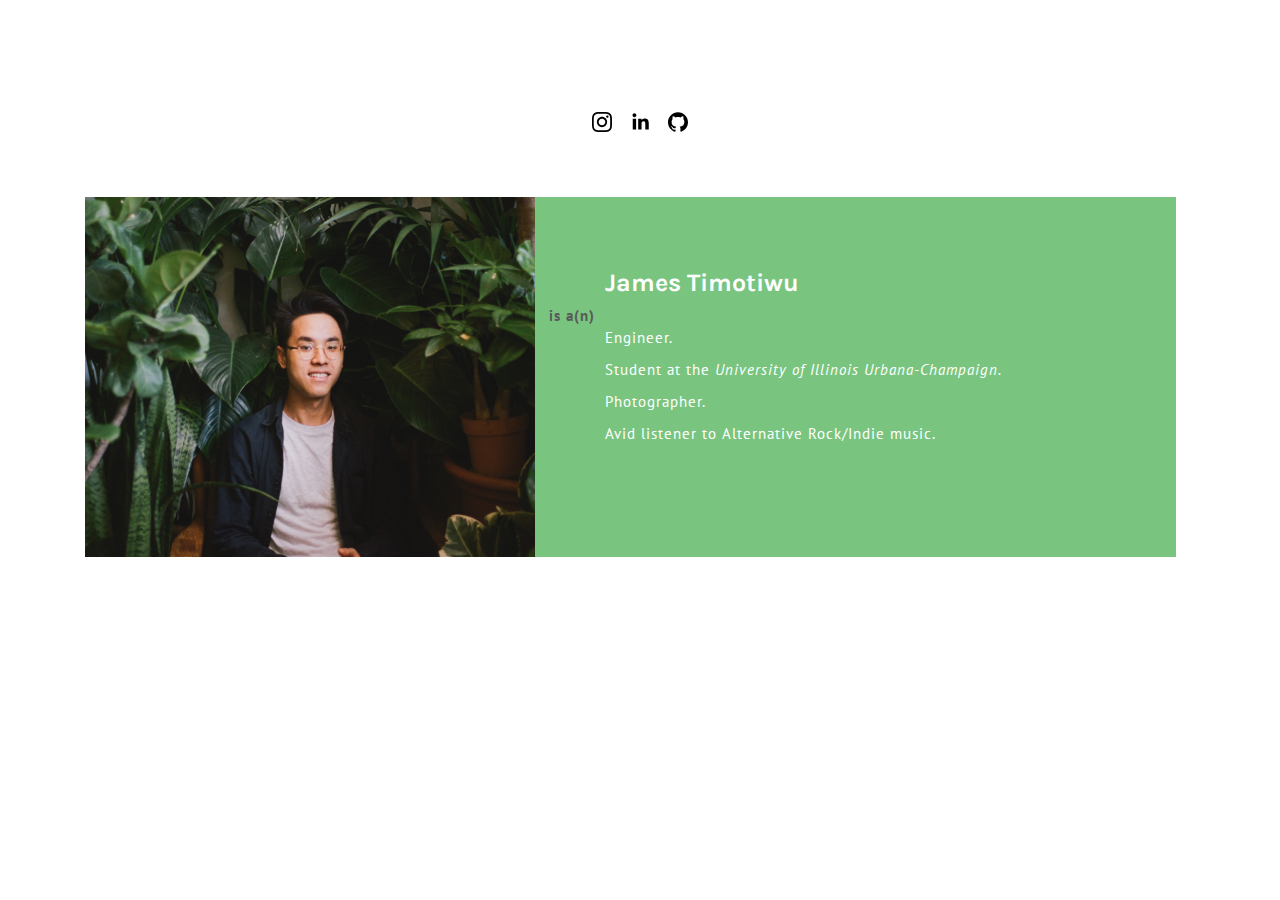
==== index.html @ 0a1f45e2 "changes to photo page" ====
<!DOCType html>

<html>
    <meta charset="UTF-8">
    <head>
        <link href="https://fonts.googleapis.com/css?family=PT+Sans" rel="stylesheet">
        <title>jt</title>
    </head>

    <link rel="stylesheet" href="main.css">
    <link href="https://fonts.googleapis.com/css?family=Titillium+Web:400,600,400italic,300italic,600italic|Source+Sans+Pro:400,300,600,400italic,600italic" rel="stylesheet" type="text/css">
    <link href="https://fonts.googleapis.com/css?family=Roboto+Condensed" rel="stylesheet">
    <link href="https://fonts.googleapis.com/css?family=Karla|Roboto+Condensed" rel="stylesheet">


    <body>
        <!-- main splash/bio page -->

        <!-- link icons and stuffs -->
        <div class="header">
            <!-- instagram icon -->
            <a href="https://instagram.com/tmotwu">
                <svg class="social-icon" role="img" viewBox="0 0 24 24" width="100%" height="100%"><path d="M12 0C8.74 0 8.333.015 7.053.072 5.775.132 4.905.333 4.14.63c-.789.306-1.459.717-2.126 1.384S.935 3.35.63 4.14C.333 4.905.131 5.775.072 7.053.012 8.333 0 8.74 0 12s.015 3.667.072 4.947c.06 1.277.261 2.148.558 2.913.306.788.717 1.459 1.384 2.126.667.666 1.336 1.079 2.126 1.384.766.296 1.636.499 2.913.558C8.333 23.988 8.74 24 12 24s3.667-.015 4.947-.072c1.277-.06 2.148-.262 2.913-.558.788-.306 1.459-.718 2.126-1.384.666-.667 1.079-1.335 1.384-2.126.296-.765.499-1.636.558-2.913.06-1.28.072-1.687.072-4.947s-.015-3.667-.072-4.947c-.06-1.277-.262-2.149-.558-2.913-.306-.789-.718-1.459-1.384-2.126C21.319 1.347 20.651.935 19.86.63c-.765-.297-1.636-.499-2.913-.558C15.667.012 15.26 0 12 0zm0 2.16c3.203 0 3.585.016 4.85.071 1.17.055 1.805.249 2.227.415.562.217.96.477 1.382.896.419.42.679.819.896 1.381.164.422.36 1.057.413 2.227.057 1.266.07 1.646.07 4.85s-.015 3.585-.074 4.85c-.061 1.17-.256 1.805-.421 2.227-.224.562-.479.96-.899 1.382-.419.419-.824.679-1.38.896-.42.164-1.065.36-2.235.413-1.274.057-1.649.07-4.859.07-3.211 0-3.586-.015-4.859-.074-1.171-.061-1.816-.256-2.236-.421-.569-.224-.96-.479-1.379-.899-.421-.419-.69-.824-.9-1.38-.165-.42-.359-1.065-.42-2.235-.045-1.26-.061-1.649-.061-4.844 0-3.196.016-3.586.061-4.861.061-1.17.255-1.814.42-2.234.21-.57.479-.96.9-1.381.419-.419.81-.689 1.379-.898.42-.166 1.051-.361 2.221-.421 1.275-.045 1.65-.06 4.859-.06l.045.03zm0 3.678c-3.405 0-6.162 2.76-6.162 6.162 0 3.405 2.76 6.162 6.162 6.162 3.405 0 6.162-2.76 6.162-6.162 0-3.405-2.76-6.162-6.162-6.162zM12 16c-2.21 0-4-1.79-4-4s1.79-4 4-4 4 1.79 4 4-1.79 4-4 4zm7.846-10.405c0 .795-.646 1.44-1.44 1.44-.795 0-1.44-.646-1.44-1.44 0-.794.646-1.439 1.44-1.439.793-.001 1.44.645 1.44 1.439z"/></svg>
            </a>
            <!-- linkedin icon -->
            <a href="https://linkedin.com/in/jamestimotiwu">
                <svg class="social-icon" role="img" viewBox="16 16 32 32" width="100%" height="100%"><path d="M20.4,44h5.4V26.6h-5.4V44z M23.1,18c-1.7,0-3.1,1.4-3.1,3.1c0,1.7,1.4,3.1,3.1,3.1 c1.7,0,3.1-1.4,3.1-3.1C26.2,19.4,24.8,18,23.1,18z M39.5,26.2c-2.6,0-4.4,1.4-5.1,2.8h-0.1v-2.4h-5.2V44h5.4v-8.6 c0-2.3,0.4-4.5,3.2-4.5c2.8,0,2.8,2.6,2.8,4.6V44H46v-9.5C46,29.8,45,26.2,39.5,26.2z"></svg>
            </a>
            <!-- github icon -->
            <a href="https://github.com/jamestimotiwu">
                <svg class="social-icon" role="img" viewBox="0 0 24 24" width="100%" height="100%"><path d="M12 .297c-6.63 0-12 5.373-12 12 0 5.303 3.438 9.8 8.205 11.385.6.113.82-.258.82-.577 0-.285-.01-1.04-.015-2.04-3.338.724-4.042-1.61-4.042-1.61C4.422 18.07 3.633 17.7 3.633 17.7c-1.087-.744.084-.729.084-.729 1.205.084 1.838 1.236 1.838 1.236 1.07 1.835 2.809 1.305 3.495.998.108-.776.417-1.305.76-1.605-2.665-.3-5.466-1.332-5.466-5.93 0-1.31.465-2.38 1.235-3.22-.135-.303-.54-1.523.105-3.176 0 0 1.005-.322 3.3 1.23.96-.267 1.98-.399 3-.405 1.02.006 2.04.138 3 .405 2.28-1.552 3.285-1.23 3.285-1.23.645 1.653.24 2.873.12 3.176.765.84 1.23 1.91 1.23 3.22 0 4.61-2.805 5.625-5.475 5.92.42.36.81 1.096.81 2.22 0 1.606-.015 2.896-.015 3.286 0 .315.21.69.825.57C20.565 22.092 24 17.592 24 12.297c0-6.627-5.373-12-12-12"/></svg>
            </a>
        </div>

        <!-- my bio -->
        <div class="block-bio">

            <div class="profile-picture"></div>
                <!-- <div style="padding-left: 3vh">james timotiwu</div> -->
                <!--<a style="padding-left: 3vh;" href="#">james timotiwu</a> -->
                <!-- <img style="height:auto; width:450px; float: left;" src="images/propic1-2.jpg" >-->
                <!-- <img style="float: right; height:10%; width:10%; padding-left: 7vh;" src="images/topleft.jpg"> -->
            <div class="bio">
            <span class="name">James Timotiwu</span>
            <!--                                                    -->
            <p id="is-out-of-box" class="smooth">is a(n)</p>
            <div class="desc">
                <ul class="is-what">
                    <li class="is-this smooth"> Engineer. </li>
                    <li class="is-this smooth"> Student at the <a style="font-style: italic" href="https://www.ece.illinois.edu"> University of Illinois Urbana-Champaign.
                    </a></li>
                    <li class="is-this smooth"> <a href="/src/mysite/photo.html"> Photographer.
                    </a></li>
                    <li class="is-this smooth"> Avid listener to Alternative Rock/Indie music.</li>
                </ul>
            </div>

            <script>
                    var list = document.querySelectorAll("ul")[0];
                    var listItems = document.querySelectorAll("li");
                    var isOut = document.querySelectorAll("#is-out-of-box")[0];
                    var images = document.querySelectorAll("#images")[0];
                    var resetIsPosition;
                    
                    isOut.style.top = "300.35px";
                    isOut.style.display = "block";
                    for (var i = 0; i < listItems.length; i++) {
                        listItems[i].onmouseover = function(){
                            isOut.style.top = "" + (this.getBoundingClientRect().top) + "px";
                            clearTimeout(resetIsPosition);
                        };
                    };
                    list.onmouseout = function(){
                        resetIsPosition = setTimeout(function(){isOut.style.top = "300.35px"; }, 750);
                    };
            </script>
                <!-- </ul> an undergraduate electrical & computer engineering student at the
            <a style="font-style: italic" href="https://www.ece.illinois.edu"> University of Illinois Urbana-Champaign
            </a>
            interested in robotics, comp vis, iot, research, photography. previously worked two summers at NASA.
        -->
            <!--                                                      -->


            </div>
        </div>
    </body>
</html>
---- main.css ----
body {
    background-color: #FFF;

    max-width: 1200px;
    margin: 0 auto !important;
    float: none !important;
    /* font-family: 'Helvetica', sans-serif; */
    font-family: 'PT Sans', sans-serif;
    font-weight: 400;
}

body:after {
    content: '';
    display: block;
    clear: both;
}
            
a {
    color: #fff;
    text-decoration: none;
}
        
a:hover {
    color: #00A0C6;
    text-decoration: none;
    cursor:pointer;
}

.profile-picture {
    width: 450px;
    height: 360px;
    background-image: url(images/propic1-2.jpg);
    background-size: cover;
    float: left;
}

.social-icon {
    /* background-color: black; */
    /* fill: white; */
    padding-left: 7px;
    padding-right: 7px;
    fill: black; /*currentColor*/
    width: 20px;
    height: 20px;
    vertical-align: middle;
    overflow: hidden;
    -webkit-transition: fill 200ms ease-in-out;
    -moz-transition: fill 200ms ease-in-out;
    -ms-transition: fill 200ms ease-in-out;
    -o-transition: fill 200ms ease-in-out;
    transition: fill 200ms ease-in-out;
}
/* to hover icon */
.social-icon:hover {
    fill: rgba(81, 180, 88, 0.767);;
    cursor: pointer;
}

.name {
    /* font-family: Avenir,Lato,sans-serif; */
    font-weight: bold;
    font-family: 'Karla', sans-serif;
    letter-spacing: 0px;
    font-size: 25px;
    padding-left: 70px;
    padding-bottom: 4vh;
}

.header {
    margin-top: 10vh;
    padding-top: 20px;
    padding-bottom: 20px;
    margin-bottom: 5vh;
    text-align: center;
}

.block-bio {
    background-color: rgba(81, 180, 88, 0.767);
    overflow: hidden; /* keeps float in box */
    /* border: 3px solid blue;*/
    /* margin-top: 9vh; */
    margin-left: 3.5vw;
    font-size: 15px;
    text-align: justify;
    height: 360px;
    color: white;
    /*min height size of browser*/
    /* float: left; */
    line-height: 32px;
    letter-spacing: 1px;
    margin-right: 5vw; /* 9vw;*/
}

.desc {
    margin-top: 20px;
    display: inline-block;
    text-align: left;
    padding-left: 70px;
}

.bio {
    margin-left: 450px;
    padding-right: 5%;
    padding-top: 70px;
    text-align: left;
}

.block-project {
    overflow: hidden; /* keeps float in box */
    /* border: 3px solid blue; */
    margin-top: 21vh;
    margin-left: 7vh;
    font-size: 15px;
    text-align: left;
    color: #000;
    /* float: left; */
}

ul.is-what {
    position: relative;
    padding: 0;
    margin: 0;
    top: 0px;
    z-index: 120;
    transition: top 1s;
    -moz-transition: top 1s;
    -webkit-transition: top 1s;
    -o-transition: top 1s;
}

li.is-this {
    list-style-type: none;
    color: #fff;
}

.smooth {
    color: #fff;
    margin: 0;
}

#is-out-of-box {
    font-weight: bold;
    transition: top 1s;
    -moz-transition: top 1s;
    -webkit-transition: top 1s;
    -o-transition: top 1s;
    position: absolute;
    width: 60px;
    text-align: right;
    color: rgb(90, 90, 90) !important;
    z-index: 100;
}

/** PHOTO PAGE **/

.photo-name {
    /* font-family: Avenir,Lato,sans-serif; */
    font-weight: bold;
    font-family: 'Karla', sans-serif;
    letter-spacing: 0px;
    font-size: 15px;
    margin-bottom: 5vh;
    text-align: center;
    float:center;
    color: #000;
}

.block-photo {
    /* background-color: rgba(81, 180, 88, 0.767); */
    font-family: 'Karla', sans-serif;
    overflow: hidden; /* keeps float in box */
    margin-left: 6.5vw;
    font-size: 13px;
    text-align: justify;
    color: #000;
    /*min height size of browser*/
    /* float: left; */
    line-height: 32px;
    letter-spacing: 0px;
    margin-right: 6.5vw; /* 9vw;*/
    padding-bottom: 10px;
}
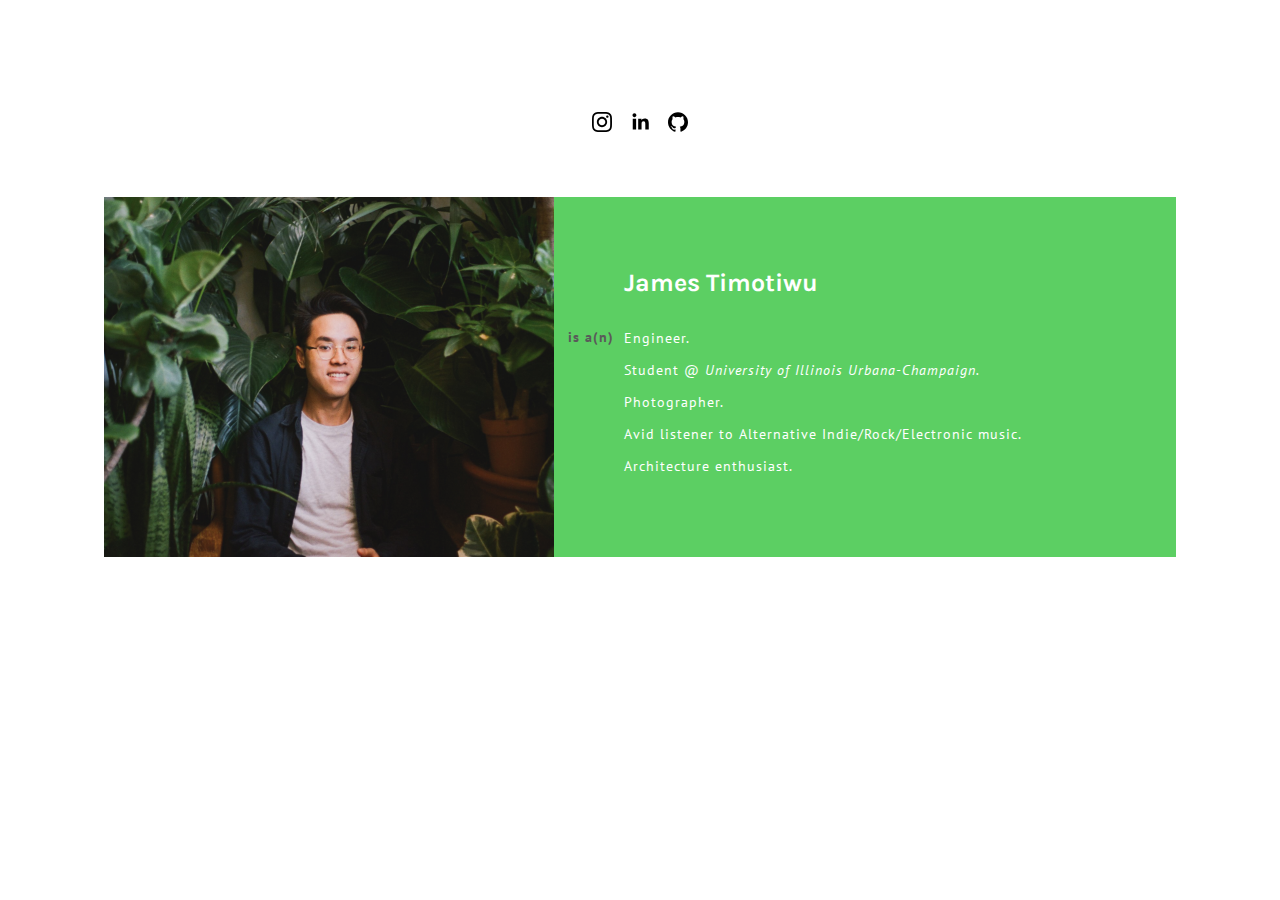
==== commit 4297e0f0: "trying out fade out" ====
--- a/index.html
+++ b/index.html
@@ -46,14 +46,41 @@
             <p id="is-out-of-box" class="smooth">is a(n)</p>
             <div class="desc">
                 <ul class="is-what">
-                    <li class="is-this smooth"> Engineer. </li>
-                    <li class="is-this smooth"> Student at the <a style="font-style: italic" href="https://www.ece.illinois.edu"> University of Illinois Urbana-Champaign.
+                    <li class="i-am smooth"> Engineer. </li>
+                    <li class="i-am smooth"> Student @ <a style="font-style: italic" href="https://www.ece.illinois.edu"> University of Illinois Urbana-Champaign.
                     </a></li>
-                    <li class="is-this smooth"> <a href="/src/mysite/photo.html"> Photographer.
+                    <li class="i-am smooth"> <a href="/src/mysite/photo.html"> Photographer.
                     </a></li>
-                    <li class="is-this smooth"> Avid listener to Alternative Rock/Indie music.</li>
+                    <li class="i-am smooth"> Avid listener to Alternative Indie/Rock/Electronic music.</li>
+                    <li class="i-am smooth"> Architecture enthusiast.</li>
                 </ul>
             </div>
+
+            <!-- ABOUT PAGE-->
+            <a class="about trans"><i class="fa fa-file-text" aria-hidden="true"></i></a> <!-- LINK TO GO TO ENG PAGE -->
+
+            <div id="aboutHolder">   
+                    <div class="row"> 
+                    <div id="about-container" class="col-md-12" style="display:none;">
+                        
+                        <a class="home trans"><i class="fa fa-home" aria-hidden="true"></i></a><br /> <!-- LINK TO RETURN HOME-->
+                        <div class="subabout">i am a</div>
+                            an undergraduate electrical & computer engineering student at the
+                            <a style="font-style: italic" href="https://www.ece.illinois.edu"> University of Illinois Urbana-Champaign
+                            </a>
+                            interested in robotics, comp vis, iot, research, photography. previously worked two summers at NASA.
+                        <div class="subabout">previously</div> 
+                            ep intern @ <a href="http://google.com/" target="_blank">Google</a>, swe intern @ <a href="https://www.twosigma.com" target="_blank">Two Sigma</a>, <a href="http://www.intel.com/" target="_blank">Intel</a><br/>
+                            some of my past projects: <a href="http://graceguan.me/stretch">stretch reminder</a>,<br/><a href="http://graceguan.me/apaa">android phone unlocker app</a>
+                        <div class="subsubabout">
+                            graceguan [at] princeton.edu<br/>social media: @guanzgrace<br/>
+                        </div>
+                            <!--<a href="https://en.wikipedia.org/wiki/Spirograph" target="_blank">what's the background?</a>-->
+                        </div>
+                    </div>
+                </div>
+
+            <!-- ABOUT PAGE-->
 
             <script>
                     var list = document.querySelectorAll("ul")[0];
@@ -62,7 +89,7 @@
                     var images = document.querySelectorAll("#images")[0];
                     var resetIsPosition;
                     
-                    isOut.style.top = "300.35px";
+                    isOut.style.top = "" + listItems[0].getBoundingClientRect().top + "px";
                     isOut.style.display = "block";
                     for (var i = 0; i < listItems.length; i++) {
                         listItems[i].onmouseover = function(){
@@ -71,7 +98,7 @@
                         };
                     };
                     list.onmouseout = function(){
-                        resetIsPosition = setTimeout(function(){isOut.style.top = "300.35px"; }, 750);
+                        resetIsPosition = setTimeout(function(){isOut.style.top = "" + listItems[0].getBoundingClientRect().top + "px"; }, 750);
                     };
             </script>
                 <!-- </ul> an undergraduate electrical & computer engineering student at the
@@ -81,6 +108,20 @@
         -->
             <!--                                                      -->
 
+            <!-- FADE OUT SCRIPT -->
+            <script>
+                    $(".about").click(function() { 
+                        $("#home-container").fadeOut('fast', function() { 
+                            $("#about-container").fadeIn('slow'); 
+                        } );
+                    } );
+                    $(".home").click(function() {
+                        $("#about-container").fadeOut('fast', function() {
+                            $("#home-container").fadeIn('slow');
+                        });
+                    });
+                    $(".home").click();
+            </script>
 
             </div>
         </div>
--- a/main.css
+++ b/main.css
@@ -21,7 +21,8 @@
 }
         
 a:hover {
-    color: #00A0C6;
+    color: rgb(44, 80, 28);
+    font-weight: bold;
     text-decoration: none;
     cursor:pointer;
 }
@@ -75,12 +76,12 @@
 }
 
 .block-bio {
-    background-color: rgba(81, 180, 88, 0.767);
+    background-color: rgba(58, 197, 67, 0.829);
     overflow: hidden; /* keeps float in box */
     /* border: 3px solid blue;*/
     /* margin-top: 9vh; */
-    margin-left: 3.5vw;
-    font-size: 15px;
+    margin-left: 5vw;
+    font-size: 14px;
     text-align: justify;
     height: 360px;
     color: white;
@@ -128,7 +129,7 @@
     -o-transition: top 1s;
 }
 
-li.is-this {
+li.i-am {
     list-style-type: none;
     color: #fff;
 }
@@ -150,6 +151,15 @@
     color: rgb(90, 90, 90) !important;
     z-index: 100;
 }
+
+/** ENGINEER PAGE **/
+.trans {
+    -webkit-transition: opacity 0.7s linear; 
+    -webkit-transition: all 0.7s ease-in-out; 
+    -moz-transition: all 0.7s ease-in-out; 
+    -o-transition: all 0.7s ease-in-out;
+}
+
 
 /** PHOTO PAGE **/
 
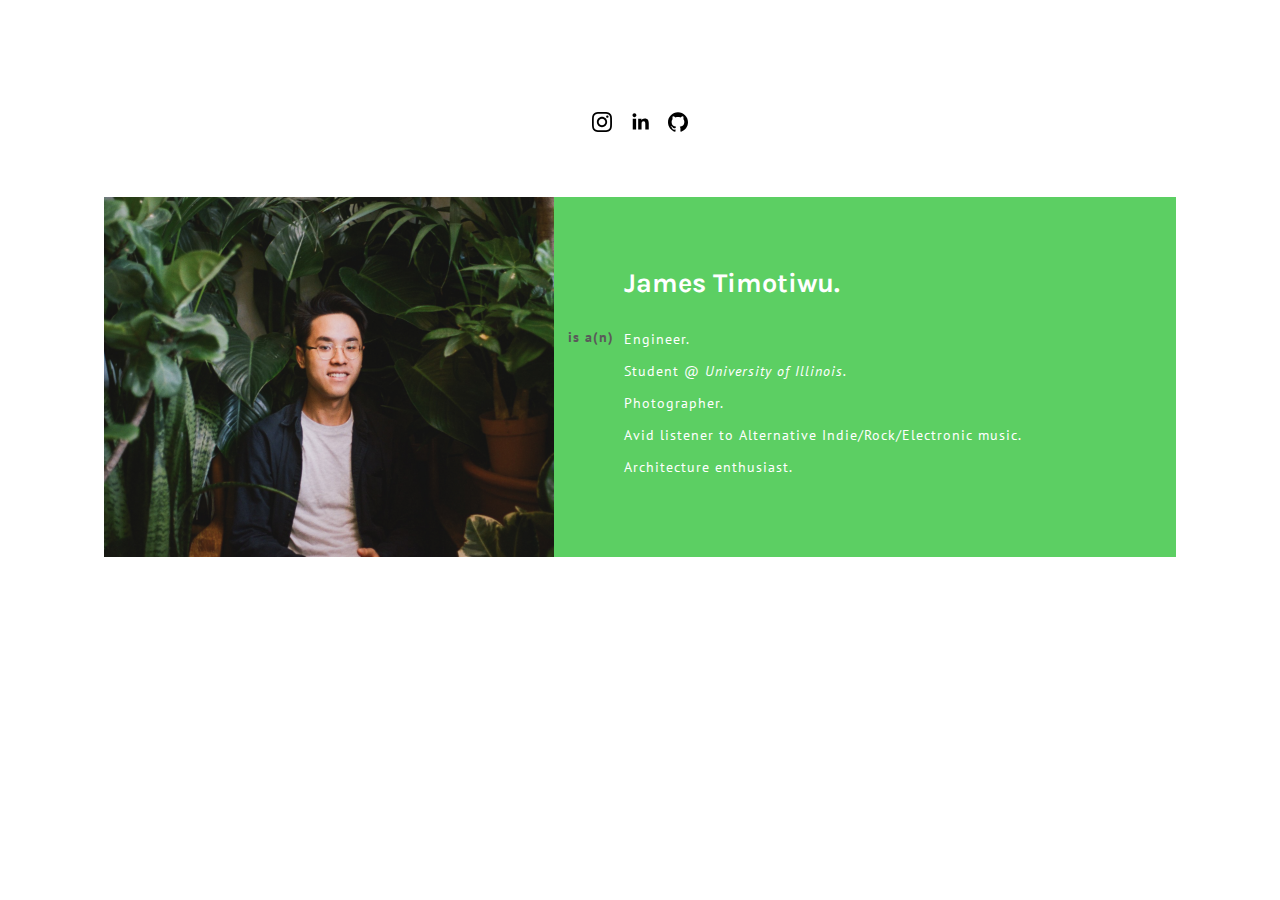
==== commit 7d6828fd: "fixed fadein fadeout script" ====
--- a/index.html
+++ b/index.html
@@ -41,47 +41,34 @@
                 <!-- <img style="height:auto; width:450px; float: left;" src="images/propic1-2.jpg" >-->
                 <!-- <img style="float: right; height:10%; width:10%; padding-left: 7vh;" src="images/topleft.jpg"> -->
             <div class="bio">
-            <span class="name">James Timotiwu</span>
+
+                <span class="name">James Timotiwu.</span>
             <!--                                                    -->
-            <p id="is-out-of-box" class="smooth">is a(n)</p>
-            <div class="desc">
-                <ul class="is-what">
-                    <li class="i-am smooth"> Engineer. </li>
-                    <li class="i-am smooth"> Student @ <a style="font-style: italic" href="https://www.ece.illinois.edu"> University of Illinois Urbana-Champaign.
-                    </a></li>
-                    <li class="i-am smooth"> <a href="/src/mysite/photo.html"> Photographer.
-                    </a></li>
-                    <li class="i-am smooth"> Avid listener to Alternative Indie/Rock/Electronic music.</li>
-                    <li class="i-am smooth"> Architecture enthusiast.</li>
-                </ul>
+                <p id="is-out-of-box" class="smooth">is a(n)</p>
+
+                <div class="desc">
+                    <ul class="is-what">
+                        <li class="i-am smooth"> <a id="about" class="trans">Engineer.</a> </li>
+                        <li class="i-am smooth"> Student @ <a style="font-style: italic" href="https://www.ece.illinois.edu"> University of Illinois. </a></li>
+                        <li class="i-am smooth"> <a href="/src/mysite/photo.html"> Photographer. </a></li>
+                        <li class="i-am smooth"> Avid listener to Alternative Indie/Rock/Electronic music.</li>
+                        <li class="i-am smooth"> Architecture enthusiast.</li>
+                    </ul>
+                </div>
             </div>
 
             <!-- ABOUT PAGE-->
-            <a class="about trans"><i class="fa fa-file-text" aria-hidden="true"></i></a> <!-- LINK TO GO TO ENG PAGE -->
-
-            <div id="aboutHolder">   
-                    <div class="row"> 
-                    <div id="about-container" class="col-md-12" style="display:none;">
-                        
-                        <a class="home trans"><i class="fa fa-home" aria-hidden="true"></i></a><br /> <!-- LINK TO RETURN HOME-->
-                        <div class="subabout">i am a</div>
-                            an undergraduate electrical & computer engineering student at the
-                            <a style="font-style: italic" href="https://www.ece.illinois.edu"> University of Illinois Urbana-Champaign
-                            </a>
-                            interested in robotics, comp vis, iot, research, photography. previously worked two summers at NASA.
-                        <div class="subabout">previously</div> 
-                            ep intern @ <a href="http://google.com/" target="_blank">Google</a>, swe intern @ <a href="https://www.twosigma.com" target="_blank">Two Sigma</a>, <a href="http://www.intel.com/" target="_blank">Intel</a><br/>
-                            some of my past projects: <a href="http://graceguan.me/stretch">stretch reminder</a>,<br/><a href="http://graceguan.me/apaa">android phone unlocker app</a>
-                        <div class="subsubabout">
-                            graceguan [at] princeton.edu<br/>social media: @guanzgrace<br/>
-                        </div>
-                            <!--<a href="https://en.wikipedia.org/wiki/Spirograph" target="_blank">what's the background?</a>-->
-                        </div>
-                    </div>
-                </div>
+  
+            <div class="engineer-block" style="display:none;">
+                <!-- LINK TO RETURN HOME-->
+                an undergraduate electrical & computer engineering student at the
+                <a style="font-style: italic" href="https://www.ece.illinois.edu"> University of Illinois Urbana-Champaign </a><br/>
+                formerly swe intern @ <a href="http://microsoft.com/" target="_blank">Microsoft</a>, research and sde intern @ <a href="https://www.nasa.gov" target="_blank">NASA</a><br/>
+                <a id="home" class="trans">return.</a>
+            </div>
 
             <!-- ABOUT PAGE-->
-
+            
             <script>
                     var list = document.querySelectorAll("ul")[0];
                     var listItems = document.querySelectorAll("li");
@@ -101,26 +88,50 @@
                         resetIsPosition = setTimeout(function(){isOut.style.top = "" + listItems[0].getBoundingClientRect().top + "px"; }, 750);
                     };
             </script>
-                <!-- </ul> an undergraduate electrical & computer engineering student at the
-            <a style="font-style: italic" href="https://www.ece.illinois.edu"> University of Illinois Urbana-Champaign
-            </a>
-            interested in robotics, comp vis, iot, research, photography. previously worked two summers at NASA.
-        -->
-            <!--                                                      -->
 
             <!-- FADE OUT SCRIPT -->
             <script>
-                    $(".about").click(function() { 
-                        $("#home-container").fadeOut('fast', function() { 
-                            $("#about-container").fadeIn('slow'); 
-                        } );
-                    } );
-                    $(".home").click(function() {
-                        $("#about-container").fadeOut('fast', function() {
-                            $("#home-container").fadeIn('slow');
-                        });
-                    });
-                    $(".home").click();
+                var home = document.querySelector('.bio');
+                var engineer = document.querySelector('.engineer-block');
+                var isHome = true;
+                
+                document.getElementById('about').onclick = function(e) {
+                    // home.classList.toggle('transitionout');
+                    home.style.animation = "fadeOut 0.1s";
+                    home.style.WebkitAnimation = "fadeOut 0.1s";
+                    isHome = false;
+                    console.log('Click just happened');
+                }
+                document.getElementById('home').onclick = function (e) {
+                    // engineer.classList.toggle('transitionout');
+                    engineer.style.animation = "fadeOut 0.1s";
+                    engineer.style.WebkitAnimation = "fadeOut 0.1s";
+                    isHome = true;
+                    console.log('Click just happened');
+                }
+
+                home.addEventListener('animationend', function(e) {
+                    if(isHome == false) {
+                        home.style.display = "none";
+                        engineer.style.animation = "fadeIn 0.8s";
+                        engineer.style.WebkitAnimation = "fadeIn 0.8s";
+                        // engineer.classList.toggle('transitionin');
+                        engineer.style.display = "block";
+                        console.log('ishome is false');
+                    }
+                });
+
+                engineer.addEventListener('animationend', function(e) {
+                    if(isHome == true) {
+                        engineer.style.display = "none";
+                        // home.classList.toggle('transitionin');
+                        home.style.animation = "fadeIn 0.8s";
+                        home.style.WebkitAnimation = "fadeIn 0.8s";
+                        home.style.display = "block";
+                        console.log('ishome is true');
+                    }
+                });
+                
             </script>
 
             </div>
--- a/main.css
+++ b/main.css
@@ -62,7 +62,7 @@
     font-weight: bold;
     font-family: 'Karla', sans-serif;
     letter-spacing: 0px;
-    font-size: 25px;
+    font-size: 27px;
     padding-left: 70px;
     padding-bottom: 4vh;
 }
@@ -123,10 +123,10 @@
     margin: 0;
     top: 0px;
     z-index: 120;
-    transition: top 1s;
-    -moz-transition: top 1s;
-    -webkit-transition: top 1s;
-    -o-transition: top 1s;
+    transition: top 0.7s;
+    -moz-transition: top 0.7s;
+    -webkit-transition: top 0.7s;
+    -o-transition: top 0.7s;
 }
 
 li.i-am {
@@ -141,10 +141,10 @@
 
 #is-out-of-box {
     font-weight: bold;
-    transition: top 1s;
-    -moz-transition: top 1s;
-    -webkit-transition: top 1s;
-    -o-transition: top 1s;
+    transition: top 0.7s;
+    -moz-transition: top 0.7s;
+    -webkit-transition: top 0.7s;
+    -o-transition: top 0.7s;
     position: absolute;
     width: 60px;
     text-align: right;
@@ -154,12 +154,49 @@
 
 /** ENGINEER PAGE **/
 .trans {
-    -webkit-transition: opacity 0.7s linear; 
-    -webkit-transition: all 0.7s ease-in-out; 
-    -moz-transition: all 0.7s ease-in-out; 
-    -o-transition: all 0.7s ease-in-out;
-}
-
+    -webkit-transition: opacity 0.2s linear; 
+    -webkit-transition: all 0.2s ease-in-out; 
+    -moz-transition: all 0.2s ease-in-out; 
+    -o-transition: all 0.2s ease-in-out;
+}
+
+@-webkit-keyframes fadeIn {
+    from { opacity: 0; }
+      to { opacity: 1; }
+}
+
+@keyframes fadeIn {
+    from { opacity: 0; }
+      to { opacity: 1; }
+}
+
+@-webkit-keyframes fadeOut {
+    from { opacity: 1; }
+      to { opacity: 0; }
+}
+
+@keyframes fadeOut {
+    from { opacity: 1; }
+      to { opacity: 0; }
+}
+
+.transitionout {
+    -webkit-animation: fadeOut 0.1s;
+    animation: fadeOut 0.1s;
+}
+
+.transitionin {
+    -webkit-animation: fadeIn 0.8s;
+    -webkit-animation: fadeIn 0.8s;
+}
+
+.engineer-block {
+    margin-left: 450px;
+    padding-left: 5%;
+    padding-right: 5%;
+    padding-top: 70px;
+    text-align: left;
+}
 
 /** PHOTO PAGE **/
 
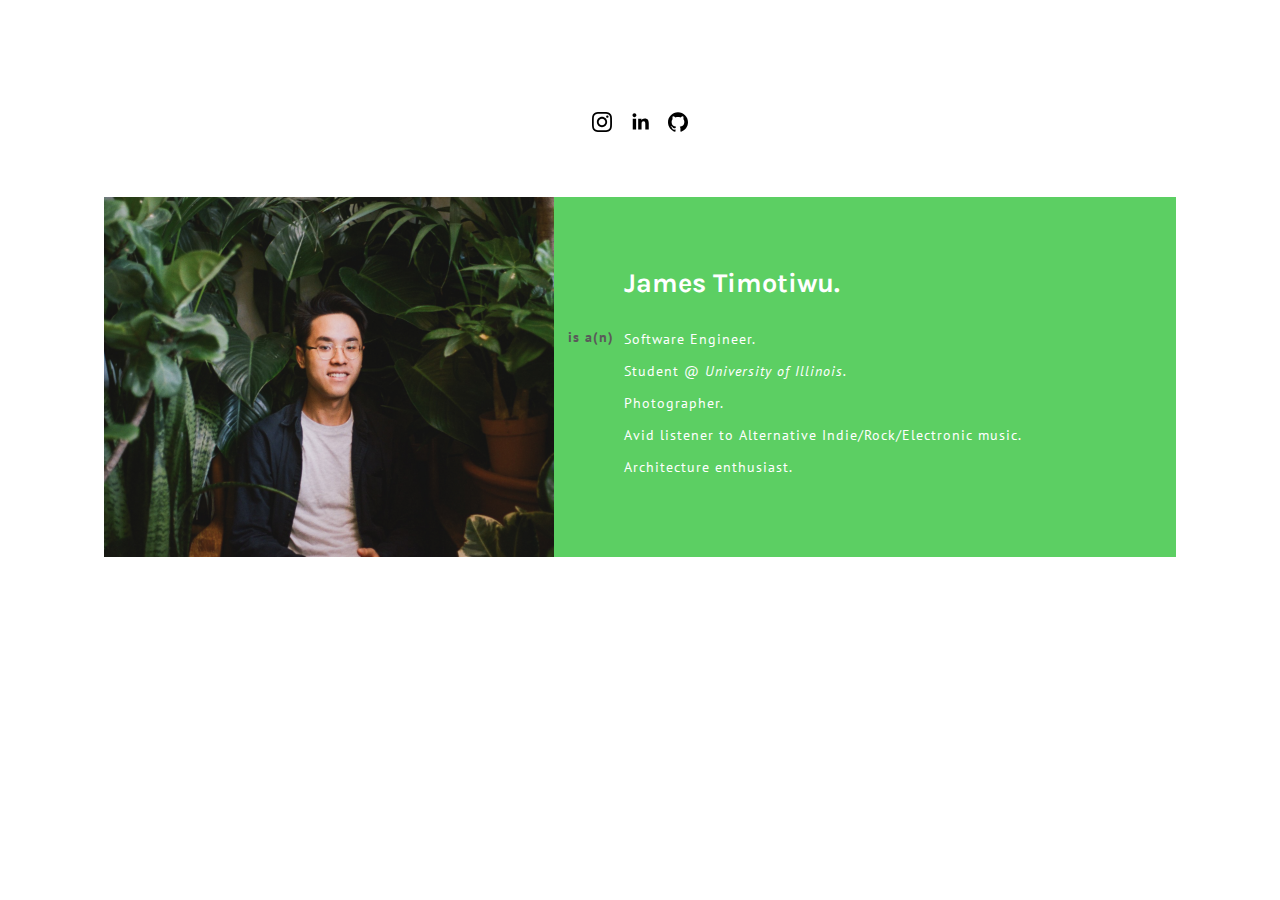
==== commit 1fb55c84: "added slide in slide out transitions" ====
--- a/index.html
+++ b/index.html
@@ -13,7 +13,7 @@
     <link href="https://fonts.googleapis.com/css?family=Karla|Roboto+Condensed" rel="stylesheet">
 
 
-    <body>
+    <body style="overflow: hidden;"> <!-- overflow hidden only in index page to prevent transform from escaping page-->
         <!-- main splash/bio page -->
 
         <!-- link icons and stuffs -->
@@ -48,10 +48,10 @@
 
                 <div class="desc">
                     <ul class="is-what">
-                        <li class="i-am smooth"> <a id="about" class="trans">Engineer.</a> </li>
+                        <li class="i-am smooth"> <a id="about" class="trans">Software Engineer.</a> </li>
                         <li class="i-am smooth"> Student @ <a style="font-style: italic" href="https://www.ece.illinois.edu"> University of Illinois. </a></li>
-                        <li class="i-am smooth"> <a href="/src/mysite/photo.html"> Photographer. </a></li>
-                        <li class="i-am smooth"> Avid listener to Alternative Indie/Rock/Electronic music.</li>
+                        <li class="i-am smooth"> <a id="bioslide" href="/src/mysite/photo.html" class="trans"> Photographer. </a></li>
+                        <li class="i-am smooth"> <a id="slideout" href="https://open.spotify.com/user/kwenn?si=kKkrbTlXTs2swzspmJn22Q" class="trans" >Avid listener to Alternative Indie/Rock/Electronic music. </a></li>
                         <li class="i-am smooth"> Architecture enthusiast.</li>
                     </ul>
                 </div>
@@ -62,13 +62,13 @@
             <div class="engineer-block" style="display:none;">
                 <!-- LINK TO RETURN HOME-->
                 an undergraduate electrical & computer engineering student at the
-                <a style="font-style: italic" href="https://www.ece.illinois.edu"> University of Illinois Urbana-Champaign </a><br/>
-                formerly swe intern @ <a href="http://microsoft.com/" target="_blank">Microsoft</a>, research and sde intern @ <a href="https://www.nasa.gov" target="_blank">NASA</a><br/>
+                <a style="font-style: italic" href="https://www.ece.illinois.edu"> University of Illinois at Urbana-Champaign </a><br/>
+                formerly swe intern @ <a style="font-style: italic" href="http://microsoft.com/" target="_blank">Microsoft</a>, research and sde intern @ <a style="font-style: italic" href="https://www.nasa.gov" target="_blank">NASA</a><br/>
                 <a id="home" class="trans">return.</a>
             </div>
 
             <!-- ABOUT PAGE-->
-            
+
             <script>
                     var list = document.querySelectorAll("ul")[0];
                     var listItems = document.querySelectorAll("li");
@@ -113,8 +113,8 @@
                 home.addEventListener('animationend', function(e) {
                     if(isHome == false) {
                         home.style.display = "none";
-                        engineer.style.animation = "fadeIn 0.8s";
-                        engineer.style.WebkitAnimation = "fadeIn 0.8s";
+                        engineer.style.animation = "fadeIn 0.5s";
+                        engineer.style.WebkitAnimation = "fadeIn 0.5s";
                         // engineer.classList.toggle('transitionin');
                         engineer.style.display = "block";
                         console.log('ishome is false');
@@ -125,8 +125,8 @@
                     if(isHome == true) {
                         engineer.style.display = "none";
                         // home.classList.toggle('transitionin');
-                        home.style.animation = "fadeIn 0.8s";
-                        home.style.WebkitAnimation = "fadeIn 0.8s";
+                        home.style.animation = "fadeIn 0.5s";
+                        home.style.WebkitAnimation = "fadeIn 0.5s";
                         home.style.display = "block";
                         console.log('ishome is true');
                     }
@@ -134,6 +134,28 @@
                 
             </script>
 
+            <script>
+                var block = document.querySelector('.block-bio');
+                var head = document.querySelector('.header');
+                var body = document.querySelector('body');
+
+                document.getElementById('slideout').onclick = function(e) {
+                    block.classList.toggle('slide-down');
+                    head.classList.toggle('slide-up');
+                    body.classList.toggle('color-transition');
+                    e.preventDefault();
+                    setTimeout(function() { window.location.href = document.getElementById('slideout').href;}, 280); 
+                    console.log('Slide just happened');
+                }
+
+                document.getElementById('bioslide').onclick = function(e) {
+                    block.classList.toggle('slide-down');
+                    e.preventDefault();
+                    setTimeout(function() { window.location.href = document.getElementById('bioslide').href;}, 500); //timeout to prevent page from reloading before ani
+                }
+
+            </script>
+
             </div>
         </div>
     </body>
--- a/main.css
+++ b/main.css
@@ -1,6 +1,5 @@
 body {
     background-color: #FFF;
-
     max-width: 1200px;
     margin: 0 auto !important;
     float: none !important;
@@ -106,6 +105,14 @@
     text-align: left;
 }
 
+.engineer-block {
+    margin-left: 450px;
+    padding-left: 5%;
+    padding-right: 5%;
+    padding-top: 70px;
+    text-align: left;
+}
+
 .block-project {
     overflow: hidden; /* keeps float in box */
     /* border: 3px solid blue; */
@@ -154,10 +161,10 @@
 
 /** ENGINEER PAGE **/
 .trans {
-    -webkit-transition: opacity 0.2s linear; 
-    -webkit-transition: all 0.2s ease-in-out; 
-    -moz-transition: all 0.2s ease-in-out; 
-    -o-transition: all 0.2s ease-in-out;
+    -webkit-transition: opacity 150ms linear; 
+    -webkit-transition: all 150ms ease-in-out; 
+    -moz-transition: all 150ms ease-in-out; 
+    -o-transition: all 150ms ease-in-out;
 }
 
 @-webkit-keyframes fadeIn {
@@ -178,24 +185,6 @@
 @keyframes fadeOut {
     from { opacity: 1; }
       to { opacity: 0; }
-}
-
-.transitionout {
-    -webkit-animation: fadeOut 0.1s;
-    animation: fadeOut 0.1s;
-}
-
-.transitionin {
-    -webkit-animation: fadeIn 0.8s;
-    -webkit-animation: fadeIn 0.8s;
-}
-
-.engineer-block {
-    margin-left: 450px;
-    padding-left: 5%;
-    padding-right: 5%;
-    padding-top: 70px;
-    text-align: left;
 }
 
 /** PHOTO PAGE **/
@@ -226,4 +215,45 @@
     letter-spacing: 0px;
     margin-right: 6.5vw; /* 9vw;*/
     padding-bottom: 10px;
-}+}
+
+/** SPOTIFY SLIDER **/
+
+.slide-down {
+    animation: slide-down 0.7s forwards;
+    -webkit-animation: slide-down 0.7s forwards;
+}
+
+@keyframes slide-down {
+    0% { transform: translateY(0%); }
+    100% { transform: translateY(170%); }
+}
+
+@-webkit-keyframes slide-down {
+    0% { -webkit-transform: translateY(0%); }
+    100% { -webkit-transform: translateY(170%); }
+}
+
+
+.slide-up {
+    animation: slide-up 0.5s forwards;
+    -webkit-animation: slide-up 0.5s forwards;
+}
+
+@keyframes slide-up {
+    0% { transform: translateY(0%); }
+    100% { transform: translateY(-200%); }
+}
+
+@-webkit-keyframes slide-up {
+    0% { -webkit-transform: translateY(0%); }
+    100% { -webkit-transform: translateY(-200%); }
+}
+
+.color-transition {
+    background-color: rgb(0, 0, 0);
+    -webkit-transition: background-color 700ms ease-out;
+    -moz-transition: background-color 700ms ease-out;
+    -o-transition: background-color 700ms ease-out;
+    transition: background-color 700ms ease-out;
+}
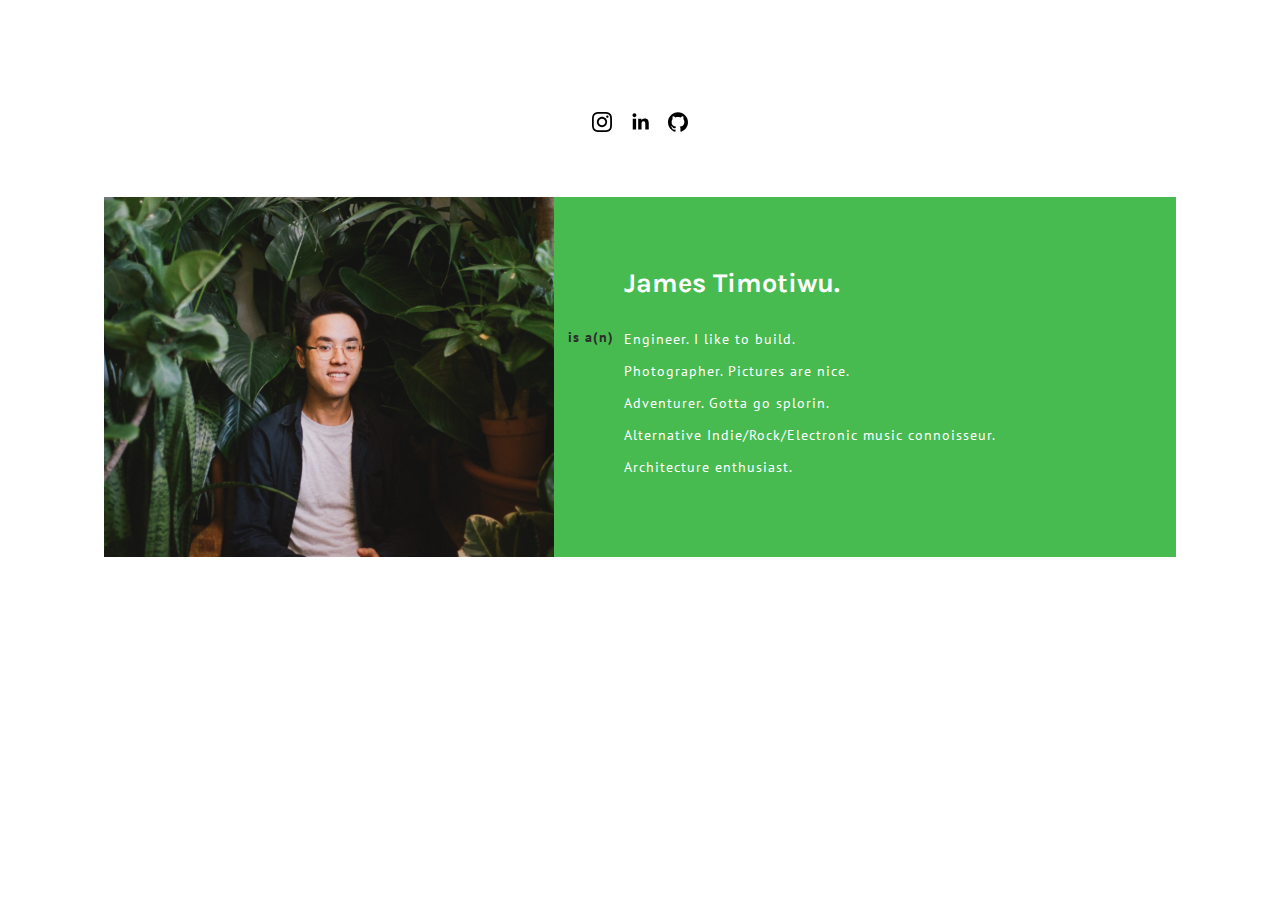
==== commit bc8e1c37: "cleanup" ====
--- a/index.html
+++ b/index.html
@@ -1,162 +1,88 @@
 <!DOCType html>
+<html>
+<meta charset="UTF-8">
+<head>
+    <link href="https://fonts.googleapis.com/css?family=PT+Sans" rel="stylesheet">
+    <title>jt</title>
+</head>
 
-<html>
-    <meta charset="UTF-8">
-    <head>
-        <link href="https://fonts.googleapis.com/css?family=PT+Sans" rel="stylesheet">
-        <title>jt</title>
-    </head>
+<link rel="stylesheet" href="main.css">
+<link href="https://fonts.googleapis.com/css?family=Titillium+Web:400,600,400italic,300italic,600italic|Source+Sans+Pro:400,300,600,400italic,600italic"
+    rel="stylesheet" type="text/css">
+<link href="https://fonts.googleapis.com/css?family=Roboto+Condensed" rel="stylesheet">
+<link href="https://fonts.googleapis.com/css?family=Karla|Roboto+Condensed" rel="stylesheet">
 
-    <link rel="stylesheet" href="main.css">
-    <link href="https://fonts.googleapis.com/css?family=Titillium+Web:400,600,400italic,300italic,600italic|Source+Sans+Pro:400,300,600,400italic,600italic" rel="stylesheet" type="text/css">
-    <link href="https://fonts.googleapis.com/css?family=Roboto+Condensed" rel="stylesheet">
-    <link href="https://fonts.googleapis.com/css?family=Karla|Roboto+Condensed" rel="stylesheet">
+<body style="overflow: hidden;">
+    <!-- link icons and stuffs -->
+    <div class="header">
+        <!-- instagram icon -->
+        <a href="https://instagram.com/tmotwu">
+            <svg class="social-icon" role="img" viewBox="0 0 24 24" width="100%" height="100%">
+                <path d="M12 0C8.74 0 8.333.015 7.053.072 5.775.132 4.905.333 4.14.63c-.789.306-1.459.717-2.126 1.384S.935 3.35.63 4.14C.333 4.905.131 5.775.072 7.053.012 8.333 0 8.74 0 12s.015 3.667.072 4.947c.06 1.277.261 2.148.558 2.913.306.788.717 1.459 1.384 2.126.667.666 1.336 1.079 2.126 1.384.766.296 1.636.499 2.913.558C8.333 23.988 8.74 24 12 24s3.667-.015 4.947-.072c1.277-.06 2.148-.262 2.913-.558.788-.306 1.459-.718 2.126-1.384.666-.667 1.079-1.335 1.384-2.126.296-.765.499-1.636.558-2.913.06-1.28.072-1.687.072-4.947s-.015-3.667-.072-4.947c-.06-1.277-.262-2.149-.558-2.913-.306-.789-.718-1.459-1.384-2.126C21.319 1.347 20.651.935 19.86.63c-.765-.297-1.636-.499-2.913-.558C15.667.012 15.26 0 12 0zm0 2.16c3.203 0 3.585.016 4.85.071 1.17.055 1.805.249 2.227.415.562.217.96.477 1.382.896.419.42.679.819.896 1.381.164.422.36 1.057.413 2.227.057 1.266.07 1.646.07 4.85s-.015 3.585-.074 4.85c-.061 1.17-.256 1.805-.421 2.227-.224.562-.479.96-.899 1.382-.419.419-.824.679-1.38.896-.42.164-1.065.36-2.235.413-1.274.057-1.649.07-4.859.07-3.211 0-3.586-.015-4.859-.074-1.171-.061-1.816-.256-2.236-.421-.569-.224-.96-.479-1.379-.899-.421-.419-.69-.824-.9-1.38-.165-.42-.359-1.065-.42-2.235-.045-1.26-.061-1.649-.061-4.844 0-3.196.016-3.586.061-4.861.061-1.17.255-1.814.42-2.234.21-.57.479-.96.9-1.381.419-.419.81-.689 1.379-.898.42-.166 1.051-.361 2.221-.421 1.275-.045 1.65-.06 4.859-.06l.045.03zm0 3.678c-3.405 0-6.162 2.76-6.162 6.162 0 3.405 2.76 6.162 6.162 6.162 3.405 0 6.162-2.76 6.162-6.162 0-3.405-2.76-6.162-6.162-6.162zM12 16c-2.21 0-4-1.79-4-4s1.79-4 4-4 4 1.79 4 4-1.79 4-4 4zm7.846-10.405c0 .795-.646 1.44-1.44 1.44-.795 0-1.44-.646-1.44-1.44 0-.794.646-1.439 1.44-1.439.793-.001 1.44.645 1.44 1.439z" /></svg>
+        </a>
+        <!-- linkedin icon -->
+        <a href="https://linkedin.com/in/jamestimotiwu">
+            <svg class="social-icon" role="img" viewBox="16 16 32 32" width="100%" height="100%">
+                <path d="M20.4,44h5.4V26.6h-5.4V44z M23.1,18c-1.7,0-3.1,1.4-3.1,3.1c0,1.7,1.4,3.1,3.1,3.1 c1.7,0,3.1-1.4,3.1-3.1C26.2,19.4,24.8,18,23.1,18z M39.5,26.2c-2.6,0-4.4,1.4-5.1,2.8h-0.1v-2.4h-5.2V44h5.4v-8.6 c0-2.3,0.4-4.5,3.2-4.5c2.8,0,2.8,2.6,2.8,4.6V44H46v-9.5C46,29.8,45,26.2,39.5,26.2z">
+            </svg>
+        </a>
+        <!-- github icon -->
+        <a href="https://github.com/jamestimotiwu">
+            <svg class="social-icon" role="img" viewBox="0 0 24 24" width="100%" height="100%">
+                <path d="M12 .297c-6.63 0-12 5.373-12 12 0 5.303 3.438 9.8 8.205 11.385.6.113.82-.258.82-.577 0-.285-.01-1.04-.015-2.04-3.338.724-4.042-1.61-4.042-1.61C4.422 18.07 3.633 17.7 3.633 17.7c-1.087-.744.084-.729.084-.729 1.205.084 1.838 1.236 1.838 1.236 1.07 1.835 2.809 1.305 3.495.998.108-.776.417-1.305.76-1.605-2.665-.3-5.466-1.332-5.466-5.93 0-1.31.465-2.38 1.235-3.22-.135-.303-.54-1.523.105-3.176 0 0 1.005-.322 3.3 1.23.96-.267 1.98-.399 3-.405 1.02.006 2.04.138 3 .405 2.28-1.552 3.285-1.23 3.285-1.23.645 1.653.24 2.873.12 3.176.765.84 1.23 1.91 1.23 3.22 0 4.61-2.805 5.625-5.475 5.92.42.36.81 1.096.81 2.22 0 1.606-.015 2.896-.015 3.286 0 .315.21.69.825.57C20.565 22.092 24 17.592 24 12.297c0-6.627-5.373-12-12-12" /></svg>
+        </a>
+    </div>
 
+    <!-- my bio -->
+    <div class="block-bio">
 
-    <body style="overflow: hidden;"> <!-- overflow hidden only in index page to prevent transform from escaping page-->
-        <!-- main splash/bio page -->
+        <div class="profile-picture"></div>
+        
+        <div class="bio">
 
-        <!-- link icons and stuffs -->
-        <div class="header">
-            <!-- instagram icon -->
-            <a href="https://instagram.com/tmotwu">
-                <svg class="social-icon" role="img" viewBox="0 0 24 24" width="100%" height="100%"><path d="M12 0C8.74 0 8.333.015 7.053.072 5.775.132 4.905.333 4.14.63c-.789.306-1.459.717-2.126 1.384S.935 3.35.63 4.14C.333 4.905.131 5.775.072 7.053.012 8.333 0 8.74 0 12s.015 3.667.072 4.947c.06 1.277.261 2.148.558 2.913.306.788.717 1.459 1.384 2.126.667.666 1.336 1.079 2.126 1.384.766.296 1.636.499 2.913.558C8.333 23.988 8.74 24 12 24s3.667-.015 4.947-.072c1.277-.06 2.148-.262 2.913-.558.788-.306 1.459-.718 2.126-1.384.666-.667 1.079-1.335 1.384-2.126.296-.765.499-1.636.558-2.913.06-1.28.072-1.687.072-4.947s-.015-3.667-.072-4.947c-.06-1.277-.262-2.149-.558-2.913-.306-.789-.718-1.459-1.384-2.126C21.319 1.347 20.651.935 19.86.63c-.765-.297-1.636-.499-2.913-.558C15.667.012 15.26 0 12 0zm0 2.16c3.203 0 3.585.016 4.85.071 1.17.055 1.805.249 2.227.415.562.217.96.477 1.382.896.419.42.679.819.896 1.381.164.422.36 1.057.413 2.227.057 1.266.07 1.646.07 4.85s-.015 3.585-.074 4.85c-.061 1.17-.256 1.805-.421 2.227-.224.562-.479.96-.899 1.382-.419.419-.824.679-1.38.896-.42.164-1.065.36-2.235.413-1.274.057-1.649.07-4.859.07-3.211 0-3.586-.015-4.859-.074-1.171-.061-1.816-.256-2.236-.421-.569-.224-.96-.479-1.379-.899-.421-.419-.69-.824-.9-1.38-.165-.42-.359-1.065-.42-2.235-.045-1.26-.061-1.649-.061-4.844 0-3.196.016-3.586.061-4.861.061-1.17.255-1.814.42-2.234.21-.57.479-.96.9-1.381.419-.419.81-.689 1.379-.898.42-.166 1.051-.361 2.221-.421 1.275-.045 1.65-.06 4.859-.06l.045.03zm0 3.678c-3.405 0-6.162 2.76-6.162 6.162 0 3.405 2.76 6.162 6.162 6.162 3.405 0 6.162-2.76 6.162-6.162 0-3.405-2.76-6.162-6.162-6.162zM12 16c-2.21 0-4-1.79-4-4s1.79-4 4-4 4 1.79 4 4-1.79 4-4 4zm7.846-10.405c0 .795-.646 1.44-1.44 1.44-.795 0-1.44-.646-1.44-1.44 0-.794.646-1.439 1.44-1.439.793-.001 1.44.645 1.44 1.439z"/></svg>
-            </a>
-            <!-- linkedin icon -->
-            <a href="https://linkedin.com/in/jamestimotiwu">
-                <svg class="social-icon" role="img" viewBox="16 16 32 32" width="100%" height="100%"><path d="M20.4,44h5.4V26.6h-5.4V44z M23.1,18c-1.7,0-3.1,1.4-3.1,3.1c0,1.7,1.4,3.1,3.1,3.1 c1.7,0,3.1-1.4,3.1-3.1C26.2,19.4,24.8,18,23.1,18z M39.5,26.2c-2.6,0-4.4,1.4-5.1,2.8h-0.1v-2.4h-5.2V44h5.4v-8.6 c0-2.3,0.4-4.5,3.2-4.5c2.8,0,2.8,2.6,2.8,4.6V44H46v-9.5C46,29.8,45,26.2,39.5,26.2z"></svg>
-            </a>
-            <!-- github icon -->
-            <a href="https://github.com/jamestimotiwu">
-                <svg class="social-icon" role="img" viewBox="0 0 24 24" width="100%" height="100%"><path d="M12 .297c-6.63 0-12 5.373-12 12 0 5.303 3.438 9.8 8.205 11.385.6.113.82-.258.82-.577 0-.285-.01-1.04-.015-2.04-3.338.724-4.042-1.61-4.042-1.61C4.422 18.07 3.633 17.7 3.633 17.7c-1.087-.744.084-.729.084-.729 1.205.084 1.838 1.236 1.838 1.236 1.07 1.835 2.809 1.305 3.495.998.108-.776.417-1.305.76-1.605-2.665-.3-5.466-1.332-5.466-5.93 0-1.31.465-2.38 1.235-3.22-.135-.303-.54-1.523.105-3.176 0 0 1.005-.322 3.3 1.23.96-.267 1.98-.399 3-.405 1.02.006 2.04.138 3 .405 2.28-1.552 3.285-1.23 3.285-1.23.645 1.653.24 2.873.12 3.176.765.84 1.23 1.91 1.23 3.22 0 4.61-2.805 5.625-5.475 5.92.42.36.81 1.096.81 2.22 0 1.606-.015 2.896-.015 3.286 0 .315.21.69.825.57C20.565 22.092 24 17.592 24 12.297c0-6.627-5.373-12-12-12"/></svg>
-            </a>
+            <span class="name">James Timotiwu.</span>
+            <!--                                                    -->
+            <p id="is-out-of-box" class="smooth">is a(n)</p>
+
+            <div class="desc">
+                <ul class="is-what">
+                    <li class="i-am smooth"> <a id="about" class="trans">Engineer.</a> I like to build. </li>
+                    <!-- <li class="i-am smooth"> Student @ <a style="font-style: italic" href="https://www.ece.illinois.edu"> University of Illinois. </a></li> -->
+                    <li class="i-am smooth"> <a id="bioslide" href="/src/mysite/photo.html" class="trans">
+                            Photographer. </a> Pictures are nice.</li>
+                    <li class="i-am smooth"> <a id="bioslide" href="/src/mysite/photo.html" class="trans"> Adventurer.
+                        </a> Gotta go splorin.</li>
+                    <li class="i-am smooth"> <a id="slideout" href="https://open.spotify.com/user/kwenn?si=kKkrbTlXTs2swzspmJn22Q"
+                            class="trans">Alternative Indie/Rock/Electronic music connoisseur. </a></li>
+                    <li class="i-am smooth"> Architecture enthusiast.</li>
+                </ul>
+            </div>
         </div>
 
-        <!-- my bio -->
-        <div class="block-bio">
+        <!-- ABOUT PAGE-->
 
-            <div class="profile-picture"></div>
-                <!-- <div style="padding-left: 3vh">james timotiwu</div> -->
-                <!--<a style="padding-left: 3vh;" href="#">james timotiwu</a> -->
-                <!-- <img style="height:auto; width:450px; float: left;" src="images/propic1-2.jpg" >-->
-                <!-- <img style="float: right; height:10%; width:10%; padding-left: 7vh;" src="images/topleft.jpg"> -->
-            <div class="bio">
+        <div class="engineer-block" style="display:none;">
+            <a id="home" style="font-style: bold; font-size: 30px; " class="trans">
+                <</a> <br />
+                <!-- LINK TO RETURN HOME-->
+                undergraduate electrical & computer engineering student <a style="font-style: bold">@</a>
+                <a style="font-style: italic" href="https://www.ece.illinois.edu"> University of Illinois at
+                    Urbana-Champaign </a><br />
+                former swe intern <a style="font-style: bold">@</a> <a style="font-style: italic" href="http://microsoft.com/"
+                    target="_blank">Microsoft</a>,<br /> former research and sde intern <a style="font-style: bold">@</a>
+                <a style="font-style: italic" href="https://www.nasa.gov" target="_blank">NASA</a><br />
+                <a href="resume.pdf">
+                    <div class="btn">resume</div>
+                </a>
+        </div>
+        <!-- ABOUT PAGE-->
 
-                <span class="name">James Timotiwu.</span>
-            <!--                                                    -->
-                <p id="is-out-of-box" class="smooth">is a(n)</p>
+        <script src="js/is-who.js"> </script> <!-- FADE OUT SCRIPT -->
+        <script src="js/mainbio.js"> </script>
+        <script src="js/slide.js"> </script>
 
-                <div class="desc">
-                    <ul class="is-what">
-                        <li class="i-am smooth"> <a id="about" class="trans">Software Engineer.</a> </li>
-                        <li class="i-am smooth"> Student @ <a style="font-style: italic" href="https://www.ece.illinois.edu"> University of Illinois. </a></li>
-                        <li class="i-am smooth"> <a id="bioslide" href="/src/mysite/photo.html" class="trans"> Photographer. </a></li>
-                        <li class="i-am smooth"> <a id="slideout" href="https://open.spotify.com/user/kwenn?si=kKkrbTlXTs2swzspmJn22Q" class="trans" >Avid listener to Alternative Indie/Rock/Electronic music. </a></li>
-                        <li class="i-am smooth"> Architecture enthusiast.</li>
-                    </ul>
-                </div>
-            </div>
+    </div>
+    </div>
+</body>
 
-            <!-- ABOUT PAGE-->
-  
-            <div class="engineer-block" style="display:none;">
-                <!-- LINK TO RETURN HOME-->
-                an undergraduate electrical & computer engineering student at the
-                <a style="font-style: italic" href="https://www.ece.illinois.edu"> University of Illinois at Urbana-Champaign </a><br/>
-                formerly swe intern @ <a style="font-style: italic" href="http://microsoft.com/" target="_blank">Microsoft</a>, research and sde intern @ <a style="font-style: italic" href="https://www.nasa.gov" target="_blank">NASA</a><br/>
-                <a id="home" class="trans">return.</a>
-            </div>
-
-            <!-- ABOUT PAGE-->
-
-            <script>
-                    var list = document.querySelectorAll("ul")[0];
-                    var listItems = document.querySelectorAll("li");
-                    var isOut = document.querySelectorAll("#is-out-of-box")[0];
-                    var images = document.querySelectorAll("#images")[0];
-                    var resetIsPosition;
-                    
-                    isOut.style.top = "" + listItems[0].getBoundingClientRect().top + "px";
-                    isOut.style.display = "block";
-                    for (var i = 0; i < listItems.length; i++) {
-                        listItems[i].onmouseover = function(){
-                            isOut.style.top = "" + (this.getBoundingClientRect().top) + "px";
-                            clearTimeout(resetIsPosition);
-                        };
-                    };
-                    list.onmouseout = function(){
-                        resetIsPosition = setTimeout(function(){isOut.style.top = "" + listItems[0].getBoundingClientRect().top + "px"; }, 750);
-                    };
-            </script>
-
-            <!-- FADE OUT SCRIPT -->
-            <script>
-                var home = document.querySelector('.bio');
-                var engineer = document.querySelector('.engineer-block');
-                var isHome = true;
-                
-                document.getElementById('about').onclick = function(e) {
-                    // home.classList.toggle('transitionout');
-                    home.style.animation = "fadeOut 0.1s";
-                    home.style.WebkitAnimation = "fadeOut 0.1s";
-                    isHome = false;
-                    console.log('Click just happened');
-                }
-                document.getElementById('home').onclick = function (e) {
-                    // engineer.classList.toggle('transitionout');
-                    engineer.style.animation = "fadeOut 0.1s";
-                    engineer.style.WebkitAnimation = "fadeOut 0.1s";
-                    isHome = true;
-                    console.log('Click just happened');
-                }
-
-                home.addEventListener('animationend', function(e) {
-                    if(isHome == false) {
-                        home.style.display = "none";
-                        engineer.style.animation = "fadeIn 0.5s";
-                        engineer.style.WebkitAnimation = "fadeIn 0.5s";
-                        // engineer.classList.toggle('transitionin');
-                        engineer.style.display = "block";
-                        console.log('ishome is false');
-                    }
-                });
-
-                engineer.addEventListener('animationend', function(e) {
-                    if(isHome == true) {
-                        engineer.style.display = "none";
-                        // home.classList.toggle('transitionin');
-                        home.style.animation = "fadeIn 0.5s";
-                        home.style.WebkitAnimation = "fadeIn 0.5s";
-                        home.style.display = "block";
-                        console.log('ishome is true');
-                    }
-                });
-                
-            </script>
-
-            <script>
-                var block = document.querySelector('.block-bio');
-                var head = document.querySelector('.header');
-                var body = document.querySelector('body');
-
-                document.getElementById('slideout').onclick = function(e) {
-                    block.classList.toggle('slide-down');
-                    head.classList.toggle('slide-up');
-                    body.classList.toggle('color-transition');
-                    e.preventDefault();
-                    setTimeout(function() { window.location.href = document.getElementById('slideout').href;}, 280); 
-                    console.log('Slide just happened');
-                }
-
-                document.getElementById('bioslide').onclick = function(e) {
-                    block.classList.toggle('slide-down');
-                    e.preventDefault();
-                    setTimeout(function() { window.location.href = document.getElementById('bioslide').href;}, 500); //timeout to prevent page from reloading before ani
-                }
-
-            </script>
-
-            </div>
-        </div>
-    </body>
-</html>
+</html>--- a/main.css
+++ b/main.css
@@ -17,6 +17,17 @@
 a {
     color: #fff;
     text-decoration: none;
+}
+
+.a1 {
+    color: #000;
+    text-decoration: none;
+}
+
+.a1:hover {
+    color: rgba(81, 180, 88, 0.767);
+    font-weight: bold;
+    cursor: pointer;
 }
         
 a:hover {
@@ -52,7 +63,7 @@
 }
 /* to hover icon */
 .social-icon:hover {
-    fill: rgba(81, 180, 88, 0.767);;
+    fill: rgba(81, 180, 88, 0.767);
     cursor: pointer;
 }
 
@@ -75,7 +86,7 @@
 }
 
 .block-bio {
-    background-color: rgba(58, 197, 67, 0.829);
+    background-color: rgba(49, 179, 58, 0.89);
     overflow: hidden; /* keeps float in box */
     /* border: 3px solid blue;*/
     /* margin-top: 9vh; */
@@ -109,7 +120,7 @@
     margin-left: 450px;
     padding-left: 5%;
     padding-right: 5%;
-    padding-top: 70px;
+    padding-top: 50px;
     text-align: left;
 }
 
@@ -155,7 +166,7 @@
     position: absolute;
     width: 60px;
     text-align: right;
-    color: rgb(90, 90, 90) !important;
+    color: rgb(44, 44, 44) !important;
     z-index: 100;
 }
 
@@ -257,3 +268,24 @@
     -o-transition: background-color 700ms ease-out;
     transition: background-color 700ms ease-out;
 }
+
+/** RESUME BUTTON **/
+
+.btn{
+    font-weight: bold;
+    display:block;
+    width:100px;
+    border:2px solid #ffffff;
+    color: #ffffff;
+    text-align:center;
+    margin-top:30px;
+    letter-spacing:4px;
+    font-size:12px;
+    -webkit-transition:all .3s ease;
+    transition:all .3s ease;
+}
+
+.btn:hover{
+    background-color:#3c3c3c;
+    color:#fff
+}
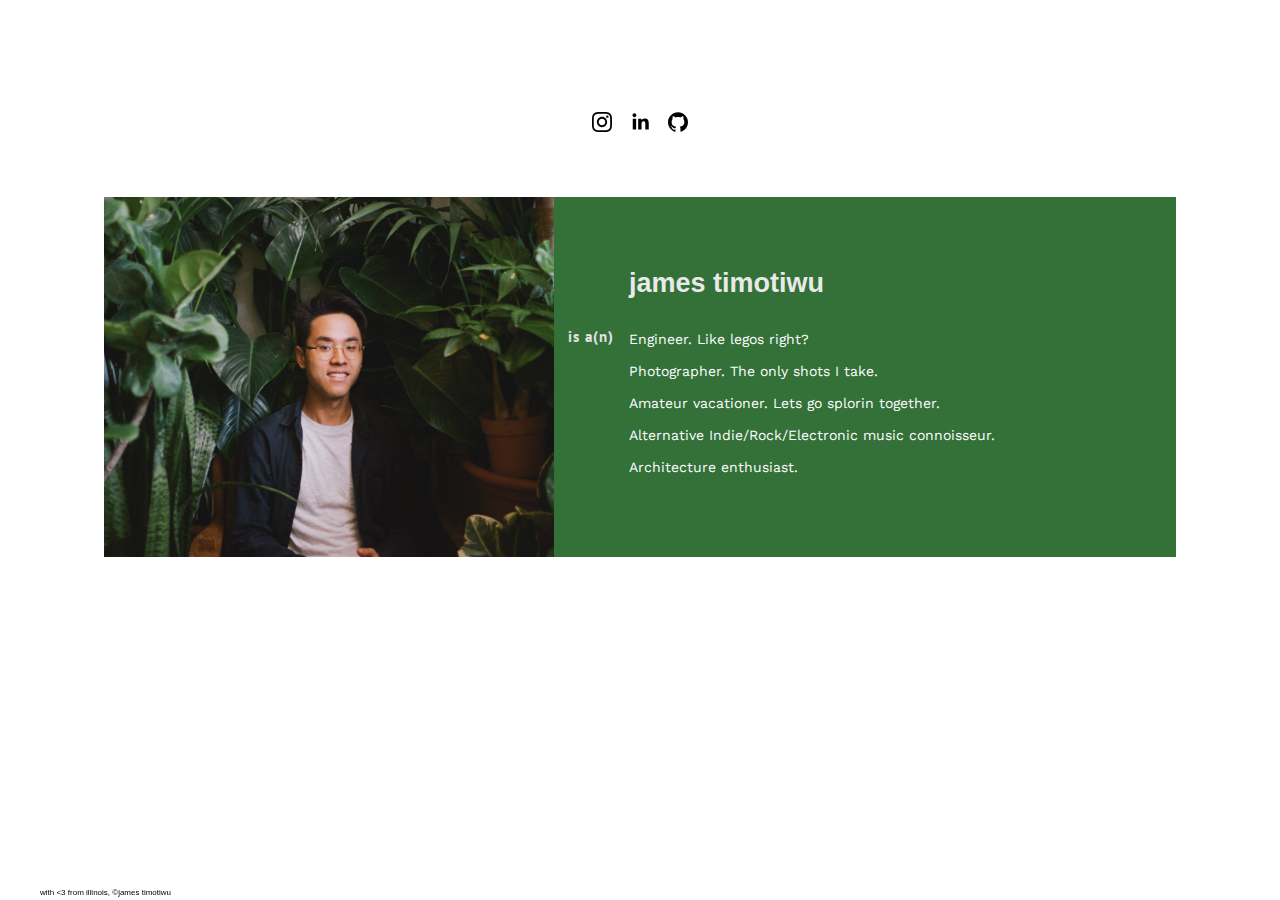
==== commit c8887465: "added map" ====
--- a/index.html
+++ b/index.html
@@ -1,88 +1,99 @@
-<!DOCType html>
-<html>
-<meta charset="UTF-8">
-<head>
-    <link href="https://fonts.googleapis.com/css?family=PT+Sans" rel="stylesheet">
-    <title>jt</title>
-</head>
-
-<link rel="stylesheet" href="main.css">
-<link href="https://fonts.googleapis.com/css?family=Titillium+Web:400,600,400italic,300italic,600italic|Source+Sans+Pro:400,300,600,400italic,600italic"
-    rel="stylesheet" type="text/css">
-<link href="https://fonts.googleapis.com/css?family=Roboto+Condensed" rel="stylesheet">
-<link href="https://fonts.googleapis.com/css?family=Karla|Roboto+Condensed" rel="stylesheet">
-
-<body style="overflow: hidden;">
-    <!-- link icons and stuffs -->
-    <div class="header">
-        <!-- instagram icon -->
-        <a href="https://instagram.com/tmotwu">
-            <svg class="social-icon" role="img" viewBox="0 0 24 24" width="100%" height="100%">
-                <path d="M12 0C8.74 0 8.333.015 7.053.072 5.775.132 4.905.333 4.14.63c-.789.306-1.459.717-2.126 1.384S.935 3.35.63 4.14C.333 4.905.131 5.775.072 7.053.012 8.333 0 8.74 0 12s.015 3.667.072 4.947c.06 1.277.261 2.148.558 2.913.306.788.717 1.459 1.384 2.126.667.666 1.336 1.079 2.126 1.384.766.296 1.636.499 2.913.558C8.333 23.988 8.74 24 12 24s3.667-.015 4.947-.072c1.277-.06 2.148-.262 2.913-.558.788-.306 1.459-.718 2.126-1.384.666-.667 1.079-1.335 1.384-2.126.296-.765.499-1.636.558-2.913.06-1.28.072-1.687.072-4.947s-.015-3.667-.072-4.947c-.06-1.277-.262-2.149-.558-2.913-.306-.789-.718-1.459-1.384-2.126C21.319 1.347 20.651.935 19.86.63c-.765-.297-1.636-.499-2.913-.558C15.667.012 15.26 0 12 0zm0 2.16c3.203 0 3.585.016 4.85.071 1.17.055 1.805.249 2.227.415.562.217.96.477 1.382.896.419.42.679.819.896 1.381.164.422.36 1.057.413 2.227.057 1.266.07 1.646.07 4.85s-.015 3.585-.074 4.85c-.061 1.17-.256 1.805-.421 2.227-.224.562-.479.96-.899 1.382-.419.419-.824.679-1.38.896-.42.164-1.065.36-2.235.413-1.274.057-1.649.07-4.859.07-3.211 0-3.586-.015-4.859-.074-1.171-.061-1.816-.256-2.236-.421-.569-.224-.96-.479-1.379-.899-.421-.419-.69-.824-.9-1.38-.165-.42-.359-1.065-.42-2.235-.045-1.26-.061-1.649-.061-4.844 0-3.196.016-3.586.061-4.861.061-1.17.255-1.814.42-2.234.21-.57.479-.96.9-1.381.419-.419.81-.689 1.379-.898.42-.166 1.051-.361 2.221-.421 1.275-.045 1.65-.06 4.859-.06l.045.03zm0 3.678c-3.405 0-6.162 2.76-6.162 6.162 0 3.405 2.76 6.162 6.162 6.162 3.405 0 6.162-2.76 6.162-6.162 0-3.405-2.76-6.162-6.162-6.162zM12 16c-2.21 0-4-1.79-4-4s1.79-4 4-4 4 1.79 4 4-1.79 4-4 4zm7.846-10.405c0 .795-.646 1.44-1.44 1.44-.795 0-1.44-.646-1.44-1.44 0-.794.646-1.439 1.44-1.439.793-.001 1.44.645 1.44 1.439z" /></svg>
-        </a>
-        <!-- linkedin icon -->
-        <a href="https://linkedin.com/in/jamestimotiwu">
-            <svg class="social-icon" role="img" viewBox="16 16 32 32" width="100%" height="100%">
-                <path d="M20.4,44h5.4V26.6h-5.4V44z M23.1,18c-1.7,0-3.1,1.4-3.1,3.1c0,1.7,1.4,3.1,3.1,3.1 c1.7,0,3.1-1.4,3.1-3.1C26.2,19.4,24.8,18,23.1,18z M39.5,26.2c-2.6,0-4.4,1.4-5.1,2.8h-0.1v-2.4h-5.2V44h5.4v-8.6 c0-2.3,0.4-4.5,3.2-4.5c2.8,0,2.8,2.6,2.8,4.6V44H46v-9.5C46,29.8,45,26.2,39.5,26.2z">
-            </svg>
-        </a>
-        <!-- github icon -->
-        <a href="https://github.com/jamestimotiwu">
-            <svg class="social-icon" role="img" viewBox="0 0 24 24" width="100%" height="100%">
-                <path d="M12 .297c-6.63 0-12 5.373-12 12 0 5.303 3.438 9.8 8.205 11.385.6.113.82-.258.82-.577 0-.285-.01-1.04-.015-2.04-3.338.724-4.042-1.61-4.042-1.61C4.422 18.07 3.633 17.7 3.633 17.7c-1.087-.744.084-.729.084-.729 1.205.084 1.838 1.236 1.838 1.236 1.07 1.835 2.809 1.305 3.495.998.108-.776.417-1.305.76-1.605-2.665-.3-5.466-1.332-5.466-5.93 0-1.31.465-2.38 1.235-3.22-.135-.303-.54-1.523.105-3.176 0 0 1.005-.322 3.3 1.23.96-.267 1.98-.399 3-.405 1.02.006 2.04.138 3 .405 2.28-1.552 3.285-1.23 3.285-1.23.645 1.653.24 2.873.12 3.176.765.84 1.23 1.91 1.23 3.22 0 4.61-2.805 5.625-5.475 5.92.42.36.81 1.096.81 2.22 0 1.606-.015 2.896-.015 3.286 0 .315.21.69.825.57C20.565 22.092 24 17.592 24 12.297c0-6.627-5.373-12-12-12" /></svg>
-        </a>
-    </div>
-
-    <!-- my bio -->
-    <div class="block-bio">
-
-        <div class="profile-picture"></div>
-        
-        <div class="bio">
-
-            <span class="name">James Timotiwu.</span>
-            <!--                                                    -->
-            <p id="is-out-of-box" class="smooth">is a(n)</p>
-
-            <div class="desc">
-                <ul class="is-what">
-                    <li class="i-am smooth"> <a id="about" class="trans">Engineer.</a> I like to build. </li>
-                    <!-- <li class="i-am smooth"> Student @ <a style="font-style: italic" href="https://www.ece.illinois.edu"> University of Illinois. </a></li> -->
-                    <li class="i-am smooth"> <a id="bioslide" href="/src/mysite/photo.html" class="trans">
-                            Photographer. </a> Pictures are nice.</li>
-                    <li class="i-am smooth"> <a id="bioslide" href="/src/mysite/photo.html" class="trans"> Adventurer.
-                        </a> Gotta go splorin.</li>
-                    <li class="i-am smooth"> <a id="slideout" href="https://open.spotify.com/user/kwenn?si=kKkrbTlXTs2swzspmJn22Q"
-                            class="trans">Alternative Indie/Rock/Electronic music connoisseur. </a></li>
-                    <li class="i-am smooth"> Architecture enthusiast.</li>
-                </ul>
-            </div>
-        </div>
-
-        <!-- ABOUT PAGE-->
-
-        <div class="engineer-block" style="display:none;">
-            <a id="home" style="font-style: bold; font-size: 30px; " class="trans">
-                <</a> <br />
-                <!-- LINK TO RETURN HOME-->
-                undergraduate electrical & computer engineering student <a style="font-style: bold">@</a>
-                <a style="font-style: italic" href="https://www.ece.illinois.edu"> University of Illinois at
-                    Urbana-Champaign </a><br />
-                former swe intern <a style="font-style: bold">@</a> <a style="font-style: italic" href="http://microsoft.com/"
-                    target="_blank">Microsoft</a>,<br /> former research and sde intern <a style="font-style: bold">@</a>
-                <a style="font-style: italic" href="https://www.nasa.gov" target="_blank">NASA</a><br />
-                <a href="resume.pdf">
-                    <div class="btn">resume</div>
-                </a>
-        </div>
-        <!-- ABOUT PAGE-->
-
-        <script src="js/is-who.js"> </script> <!-- FADE OUT SCRIPT -->
-        <script src="js/mainbio.js"> </script>
-        <script src="js/slide.js"> </script>
-
-    </div>
-    </div>
-</body>
-
+<!--
+WELCOME TO MY SAUCE CODE
+(つ▀¯▀)つ (つ▀¯▀)つ (つ▀¯▀)つ
+ENJOYE
+- James
+-->
+
+<!DOCType html>
+<html>
+<meta charset="UTF-8">
+
+<head>
+    <link href="https://fonts.googleapis.com/css?family=PT+Sans" rel="stylesheet">
+    <link rel="stylesheet" href="main.css">
+    <link href="https://fonts.googleapis.com/css?family=Titillium+Web:400,600,400italic,300italic,600italic|Source+Sans+Pro:400,300,600,400italic,600italic"
+        rel="stylesheet" type="text/css">
+    <link href="https://fonts.googleapis.com/css?family=Karla|Roboto+Condensed" rel="stylesheet">
+    <link href="https://fonts.googleapis.com/css?family=Lato" rel="stylesheet">
+    <link href="https://fonts.googleapis.com/css?family=Work+Sans" rel="stylesheet">
+
+    <title>jt</title>
+</head>
+
+<body style="overflow: hidden;">
+    <!-- link icons and stuffs -->
+    <div class="header">
+        <!-- instagram icon -->
+        <a href="https://instagram.com/tmotwu">
+            <svg class="social-icon" role="img" viewBox="0 0 24 24" width="100%" height="100%">
+                <path d="M12 0C8.74 0 8.333.015 7.053.072 5.775.132 4.905.333 4.14.63c-.789.306-1.459.717-2.126 1.384S.935 3.35.63 4.14C.333 4.905.131 5.775.072 7.053.012 8.333 0 8.74 0 12s.015 3.667.072 4.947c.06 1.277.261 2.148.558 2.913.306.788.717 1.459 1.384 2.126.667.666 1.336 1.079 2.126 1.384.766.296 1.636.499 2.913.558C8.333 23.988 8.74 24 12 24s3.667-.015 4.947-.072c1.277-.06 2.148-.262 2.913-.558.788-.306 1.459-.718 2.126-1.384.666-.667 1.079-1.335 1.384-2.126.296-.765.499-1.636.558-2.913.06-1.28.072-1.687.072-4.947s-.015-3.667-.072-4.947c-.06-1.277-.262-2.149-.558-2.913-.306-.789-.718-1.459-1.384-2.126C21.319 1.347 20.651.935 19.86.63c-.765-.297-1.636-.499-2.913-.558C15.667.012 15.26 0 12 0zm0 2.16c3.203 0 3.585.016 4.85.071 1.17.055 1.805.249 2.227.415.562.217.96.477 1.382.896.419.42.679.819.896 1.381.164.422.36 1.057.413 2.227.057 1.266.07 1.646.07 4.85s-.015 3.585-.074 4.85c-.061 1.17-.256 1.805-.421 2.227-.224.562-.479.96-.899 1.382-.419.419-.824.679-1.38.896-.42.164-1.065.36-2.235.413-1.274.057-1.649.07-4.859.07-3.211 0-3.586-.015-4.859-.074-1.171-.061-1.816-.256-2.236-.421-.569-.224-.96-.479-1.379-.899-.421-.419-.69-.824-.9-1.38-.165-.42-.359-1.065-.42-2.235-.045-1.26-.061-1.649-.061-4.844 0-3.196.016-3.586.061-4.861.061-1.17.255-1.814.42-2.234.21-.57.479-.96.9-1.381.419-.419.81-.689 1.379-.898.42-.166 1.051-.361 2.221-.421 1.275-.045 1.65-.06 4.859-.06l.045.03zm0 3.678c-3.405 0-6.162 2.76-6.162 6.162 0 3.405 2.76 6.162 6.162 6.162 3.405 0 6.162-2.76 6.162-6.162 0-3.405-2.76-6.162-6.162-6.162zM12 16c-2.21 0-4-1.79-4-4s1.79-4 4-4 4 1.79 4 4-1.79 4-4 4zm7.846-10.405c0 .795-.646 1.44-1.44 1.44-.795 0-1.44-.646-1.44-1.44 0-.794.646-1.439 1.44-1.439.793-.001 1.44.645 1.44 1.439z" /></svg>
+        </a>
+        <!-- linkedin icon -->
+        <a href="https://linkedin.com/in/jamestimotiwu">
+            <svg class="social-icon" role="img" viewBox="16 16 32 32" width="100%" height="100%">
+                <path d="M20.4,44h5.4V26.6h-5.4V44z M23.1,18c-1.7,0-3.1,1.4-3.1,3.1c0,1.7,1.4,3.1,3.1,3.1 c1.7,0,3.1-1.4,3.1-3.1C26.2,19.4,24.8,18,23.1,18z M39.5,26.2c-2.6,0-4.4,1.4-5.1,2.8h-0.1v-2.4h-5.2V44h5.4v-8.6 c0-2.3,0.4-4.5,3.2-4.5c2.8,0,2.8,2.6,2.8,4.6V44H46v-9.5C46,29.8,45,26.2,39.5,26.2z">
+            </svg>
+        </a>
+        <!-- github icon -->
+        <a href="https://github.com/jamestimotiwu">
+            <svg class="social-icon" role="img" viewBox="0 0 24 24" width="100%" height="100%">
+                <path d="M12 .297c-6.63 0-12 5.373-12 12 0 5.303 3.438 9.8 8.205 11.385.6.113.82-.258.82-.577 0-.285-.01-1.04-.015-2.04-3.338.724-4.042-1.61-4.042-1.61C4.422 18.07 3.633 17.7 3.633 17.7c-1.087-.744.084-.729.084-.729 1.205.084 1.838 1.236 1.838 1.236 1.07 1.835 2.809 1.305 3.495.998.108-.776.417-1.305.76-1.605-2.665-.3-5.466-1.332-5.466-5.93 0-1.31.465-2.38 1.235-3.22-.135-.303-.54-1.523.105-3.176 0 0 1.005-.322 3.3 1.23.96-.267 1.98-.399 3-.405 1.02.006 2.04.138 3 .405 2.28-1.552 3.285-1.23 3.285-1.23.645 1.653.24 2.873.12 3.176.765.84 1.23 1.91 1.23 3.22 0 4.61-2.805 5.625-5.475 5.92.42.36.81 1.096.81 2.22 0 1.606-.015 2.896-.015 3.286 0 .315.21.69.825.57C20.565 22.092 24 17.592 24 12.297c0-6.627-5.373-12-12-12" /></svg>
+        </a>
+    </div>
+
+    <!-- my bio -->
+    <div class="block-bio">
+
+        <div class="profile-picture"></div>
+
+        <div class="bio">
+
+            <span class="name">james timotiwu</span>
+            <!--                                                    -->
+            <p id="is-out-of-box" class="smooth">is a(n)</p>
+
+            <div class="desc">
+                <ul class="is-what">
+                    <li class="i-am smooth"> <a id="about" class="trans">Engineer.</a> Like legos right? </li>
+                    <!-- <li class="i-am smooth"> Student @ <a style="font-style: italic" href="https://www.ece.illinois.edu"> University of Illinois. </a></li> -->
+                    <li class="i-am smooth"> <a id="bioslide" href="/src/mysite/photo.html" class="trans">
+                            Photographer. </a> The only shots I take.</li>
+                    <li class="i-am smooth"> <a id="slideout1" href="/src/mysite/places.html" class="trans"> Amateur vacationer.
+                        </a> Lets go splorin together.</li>
+                    <li class="i-am smooth"> <a id="slideout" href="https://open.spotify.com/user/kwenn?si=kKkrbTlXTs2swzspmJn22Q"
+                            class="trans">Alternative Indie/Rock/Electronic music connoisseur. </a></li>
+                    <li class="i-am smooth"> Architecture enthusiast.</li>
+                </ul>
+            </div>
+        </div>
+
+        <!-- ABOUT PAGE-->
+
+        <div class="engineer-block" style="display:none;">
+            <a id="home" style="font-style: bold; font-size: 30px; " class="trans">
+                <</a> <br />
+                <!-- LINK TO RETURN HOME-->
+                undergraduate electrical & computer engineering student <a style="font-style: bold">@</a>
+                <a style="font-style: italic" href="https://www.ece.illinois.edu"> University of Illinois at
+                    Urbana-Champaign </a><br />
+                former swe intern <a style="font-style: bold">@</a> <a style="font-style: italic" href="http://microsoft.com/"
+                    target="_blank">Microsoft</a>,<br /> former research and sde intern <a style="font-style: bold">@</a>
+                <a style="font-style: italic" href="https://www.nasa.gov" target="_blank">NASA</a><br />
+                <a href="resume.pdf">
+                    <div class="btn">resume</div>
+                </a>
+        </div>
+        <!-- ABOUT PAGE-->
+
+        <script src="js/is-who.js"> </script> <!-- FADE OUT SCRIPT -->
+        <script src="js/mainbio.js"> </script>
+        <script src="js/slide.js"> </script>
+
+    </div>
+    <footer>
+            with <3 from illinois, ©james timotiwu
+    </footer>
+</body>
+
 </html>--- a/main.css
+++ b/main.css
@@ -13,6 +13,13 @@
     display: block;
     clear: both;
 }
+
+footer {
+    font-family: sans-serif;
+    font-size: 8px;
+    position: fixed;
+    bottom: 3px;
+}
             
 a {
     color: #fff;
@@ -31,7 +38,7 @@
 }
         
 a:hover {
-    color: rgb(44, 80, 28);
+    color: rgba(102, 223, 110, 0.767);
     font-weight: bold;
     text-decoration: none;
     cursor:pointer;
@@ -40,6 +47,7 @@
 .profile-picture {
     width: 450px;
     height: 360px;
+    background-color: white;
     background-image: url(images/propic1-2.jpg);
     background-size: cover;
     float: left;
@@ -69,11 +77,12 @@
 
 .name {
     /* font-family: Avenir,Lato,sans-serif; */
-    font-weight: bold;
-    font-family: 'Karla', sans-serif;
+    font-family: sans-serif;
+    font-weight: bolder;
+    /* font-family: 'Karla', sans-serif; */
     letter-spacing: 0px;
     font-size: 27px;
-    padding-left: 70px;
+    padding-left: 75px;
     padding-bottom: 4vh;
 }
 
@@ -86,7 +95,7 @@
 }
 
 .block-bio {
-    background-color: rgba(49, 179, 58, 0.89);
+    background-color: rgba(26, 95, 31, 0.89);
     overflow: hidden; /* keeps float in box */
     /* border: 3px solid blue;*/
     /* margin-top: 9vh; */
@@ -94,7 +103,7 @@
     font-size: 14px;
     text-align: justify;
     height: 360px;
-    color: white;
+    color: rgb(233, 233, 233);
     /*min height size of browser*/
     /* float: left; */
     line-height: 32px;
@@ -103,10 +112,13 @@
 }
 
 .desc {
+    /* font-family: 'Lato', sans-serif; */
+    letter-spacing: 0px;
+    font-family: 'Work Sans', sans-serif;
     margin-top: 20px;
     display: inline-block;
     text-align: left;
-    padding-left: 70px;
+    padding-left: 75px;
 }
 
 .bio {
@@ -158,6 +170,7 @@
 }
 
 #is-out-of-box {
+    font-size: 15px;
     font-weight: bold;
     transition: top 0.7s;
     -moz-transition: top 0.7s;
@@ -166,16 +179,16 @@
     position: absolute;
     width: 60px;
     text-align: right;
-    color: rgb(44, 44, 44) !important;
+    color: rgb(226, 226, 226) !important;
     z-index: 100;
 }
 
 /** ENGINEER PAGE **/
 .trans {
-    -webkit-transition: opacity 150ms linear; 
-    -webkit-transition: all 150ms ease-in-out; 
-    -moz-transition: all 150ms ease-in-out; 
-    -o-transition: all 150ms ease-in-out;
+    -webkit-transition: opacity 180ms linear; 
+    -webkit-transition: all 180ms ease-in-out; 
+    -moz-transition: all 180ms ease-in-out; 
+    -o-transition: all 180ms ease-in-out;
 }
 
 @-webkit-keyframes fadeIn {
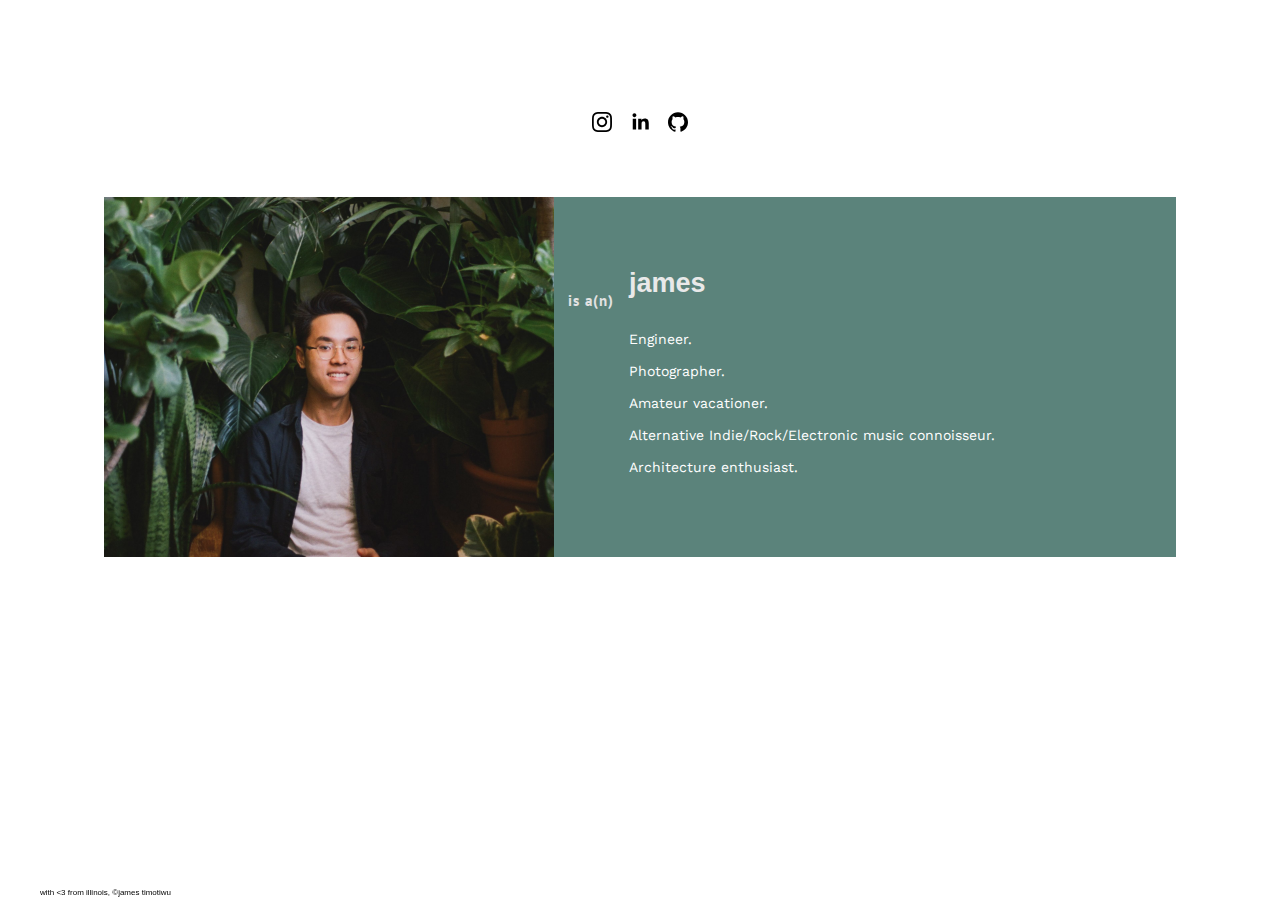
==== commit 2ece5798: "fixed some map features" ====
--- a/index.html
+++ b/index.html
@@ -1,7 +1,7 @@
 <!--
 WELCOME TO MY SAUCE CODE
 (つ▀¯▀)つ (つ▀¯▀)つ (つ▀¯▀)つ
-ENJOYE
+ENJOY
 - James
 -->
 
@@ -49,18 +49,18 @@
 
         <div class="bio">
 
-            <span class="name">james timotiwu</span>
+            <span class="name">james</span>
             <!--                                                    -->
             <p id="is-out-of-box" class="smooth">is a(n)</p>
 
             <div class="desc">
                 <ul class="is-what">
-                    <li class="i-am smooth"> <a id="about" class="trans">Engineer.</a> Like legos right? </li>
+                    <li class="i-am smooth"> <a id="about" class="trans">Engineer.</a> <!-- Like legos right? --> </li>
                     <!-- <li class="i-am smooth"> Student @ <a style="font-style: italic" href="https://www.ece.illinois.edu"> University of Illinois. </a></li> -->
                     <li class="i-am smooth"> <a id="bioslide" href="/src/mysite/photo.html" class="trans">
-                            Photographer. </a> The only shots I take.</li>
+                            Photographer. </a> <!-- The only shots I take. --></li>
                     <li class="i-am smooth"> <a id="slideout1" href="/src/mysite/places.html" class="trans"> Amateur vacationer.
-                        </a> Lets go splorin together.</li>
+                        </a> <!-- Lets go splorin together. --></li>
                     <li class="i-am smooth"> <a id="slideout" href="https://open.spotify.com/user/kwenn?si=kKkrbTlXTs2swzspmJn22Q"
                             class="trans">Alternative Indie/Rock/Electronic music connoisseur. </a></li>
                     <li class="i-am smooth"> Architecture enthusiast.</li>
@@ -77,8 +77,11 @@
                 undergraduate electrical & computer engineering student <a style="font-style: bold">@</a>
                 <a style="font-style: italic" href="https://www.ece.illinois.edu"> University of Illinois at
                     Urbana-Champaign </a><br />
-                former swe intern <a style="font-style: bold">@</a> <a style="font-style: italic" href="http://microsoft.com/"
-                    target="_blank">Microsoft</a>,<br /> former research and sde intern <a style="font-style: bold">@</a>
+                <a style="color: rgb(255, 82, 82)">currently</a> swe intern <a style="font-style: bold">@</a> <a style="font-style: italic" href="http://capitalone.com"
+                    target="_blank">C1 Digital Campus Lab</a>,</br>
+                <a style="color: rgb(255, 163, 163)">previous</a> and <a style="color: rgb(255, 163, 163)">upcoming return</a> swe intern <a style="font-style: bold">@</a> <a style="font-style: italic" href="http://microsoft.com/"
+                    target="_blank">Microsoft</a>, </br>
+                <a style="color: rgb(255, 163, 163)">previous</a> research and sde intern <a style="font-style: bold">@</a>
                 <a style="font-style: italic" href="https://www.nasa.gov" target="_blank">NASA</a><br />
                 <a href="resume.pdf">
                     <div class="btn">resume</div>
--- a/main.css
+++ b/main.css
@@ -39,6 +39,7 @@
         
 a:hover {
     color: rgba(102, 223, 110, 0.767);
+    font-size: 15px;
     font-weight: bold;
     text-decoration: none;
     cursor:pointer;
@@ -95,7 +96,7 @@
 }
 
 .block-bio {
-    background-color: rgba(26, 95, 31, 0.89);
+    background-color: rgba(88, 129, 120, 0.979);
     overflow: hidden; /* keeps float in box */
     /* border: 3px solid blue;*/
     /* margin-top: 9vh; */
@@ -132,7 +133,7 @@
     margin-left: 450px;
     padding-left: 5%;
     padding-right: 5%;
-    padding-top: 50px;
+    padding-top: 40px;
     text-align: left;
 }
 
@@ -172,10 +173,10 @@
 #is-out-of-box {
     font-size: 15px;
     font-weight: bold;
-    transition: top 0.7s;
-    -moz-transition: top 0.7s;
-    -webkit-transition: top 0.7s;
-    -o-transition: top 0.7s;
+    transition: top 550ms;
+    -moz-transition: top 550ms;
+    -webkit-transition: top 550ms;
+    -o-transition: top 550ms;
     position: absolute;
     width: 60px;
     text-align: right;
@@ -185,10 +186,10 @@
 
 /** ENGINEER PAGE **/
 .trans {
-    -webkit-transition: opacity 180ms linear; 
-    -webkit-transition: all 180ms ease-in-out; 
-    -moz-transition: all 180ms ease-in-out; 
-    -o-transition: all 180ms ease-in-out;
+    -webkit-transition: opacity 70ms linear; 
+    -webkit-transition: all 70ms ease-in-out; 
+    -moz-transition: all 70ms ease-in-out; 
+    -o-transition: all 70ms ease-in-out;
 }
 
 @-webkit-keyframes fadeIn {
@@ -282,6 +283,15 @@
     transition: background-color 700ms ease-out;
 }
 
+/**color transition for map**/
+.color-transition-map {
+    background-color: rgb(229, 227, 223);
+    -webkit-transition: background-color 700ms ease-out;
+    -moz-transition: background-color 700ms ease-out;
+    -o-transition: background-color 700ms ease-out;
+    transition: background-color 700ms ease-out;
+}
+
 /** RESUME BUTTON **/
 
 .btn{
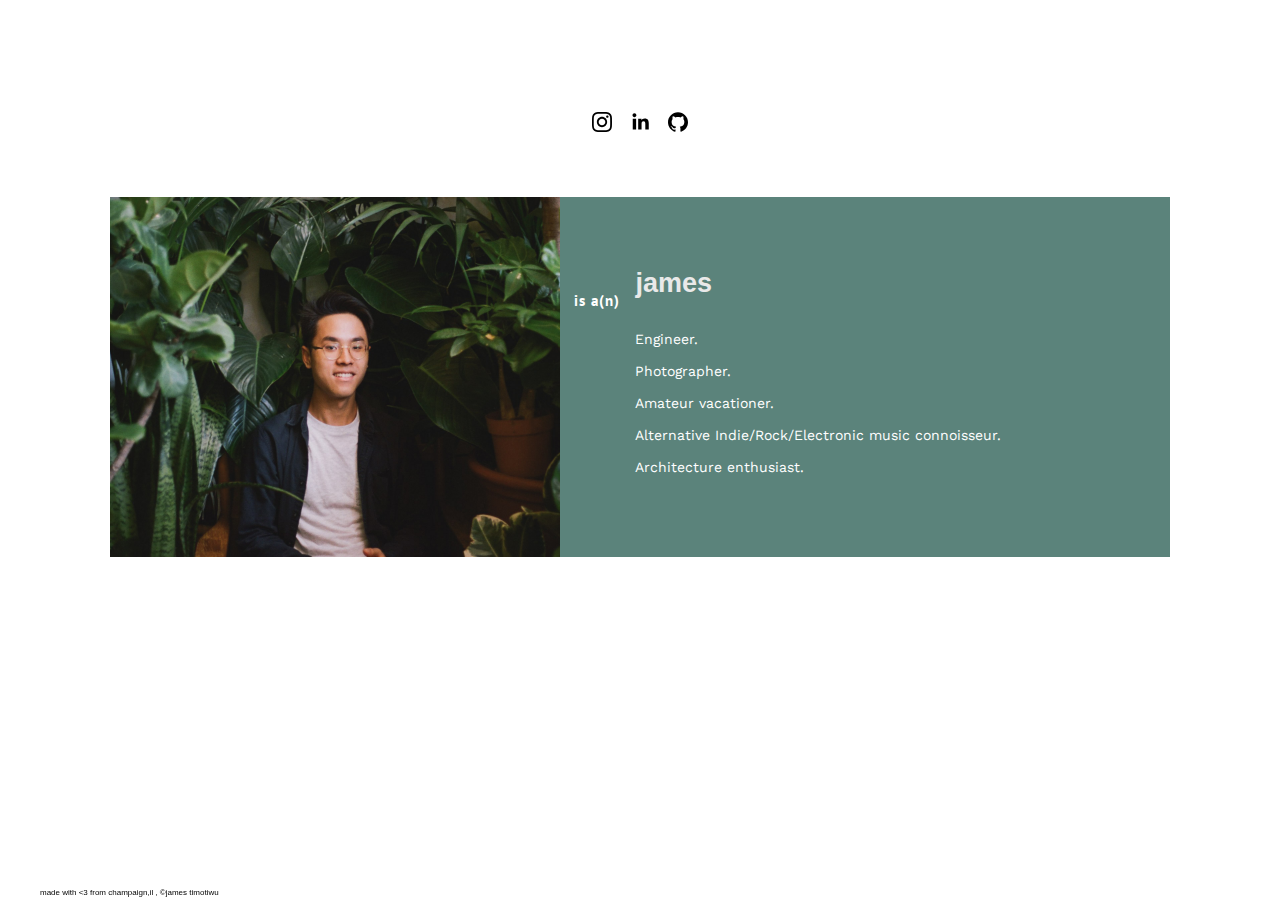
==== commit b957199a: "added more photos" ====
--- a/index.html
+++ b/index.html
@@ -78,10 +78,10 @@
                 <a style="font-style: italic" href="https://www.ece.illinois.edu"> University of Illinois at
                     Urbana-Champaign </a><br />
                 <a style="color: rgb(255, 82, 82)">currently</a> swe intern <a style="font-style: bold">@</a> <a style="font-style: italic" href="http://capitalone.com"
-                    target="_blank">C1 Digital Campus Lab</a>,</br>
+                    target="_blank">C1 Research Park Lab</a>,</br>
                 <a style="color: rgb(255, 163, 163)">previous</a> and <a style="color: rgb(255, 163, 163)">upcoming return</a> swe intern <a style="font-style: bold">@</a> <a style="font-style: italic" href="http://microsoft.com/"
                     target="_blank">Microsoft</a>, </br>
-                <a style="color: rgb(255, 163, 163)">previous</a> research and sde intern <a style="font-style: bold">@</a>
+                <a style="color: rgb(255, 163, 163)">previous</a> 2x research and sde intern <a style="font-style: bold">@</a>
                 <a style="font-style: italic" href="https://www.nasa.gov" target="_blank">NASA</a><br />
                 <a href="resume.pdf">
                     <div class="btn">resume</div>
@@ -95,7 +95,7 @@
 
     </div>
     <footer>
-            with <3 from illinois, ©james timotiwu
+            made with <3 from champaign,il , ©james timotiwu
     </footer>
 </body>
 
--- a/main.css
+++ b/main.css
@@ -100,7 +100,7 @@
     overflow: hidden; /* keeps float in box */
     /* border: 3px solid blue;*/
     /* margin-top: 9vh; */
-    margin-left: 5vw;
+    margin-left: 5.5vw;
     font-size: 14px;
     text-align: justify;
     height: 360px;
@@ -109,7 +109,7 @@
     /* float: left; */
     line-height: 32px;
     letter-spacing: 1px;
-    margin-right: 5vw; /* 9vw;*/
+    margin-right: 5.5vw; /* 9vw;*/
 }
 
 .desc {
@@ -180,7 +180,7 @@
     position: absolute;
     width: 60px;
     text-align: right;
-    color: rgb(226, 226, 226) !important;
+    color: rgb(255, 255, 255) !important;
     z-index: 100;
 }
 
